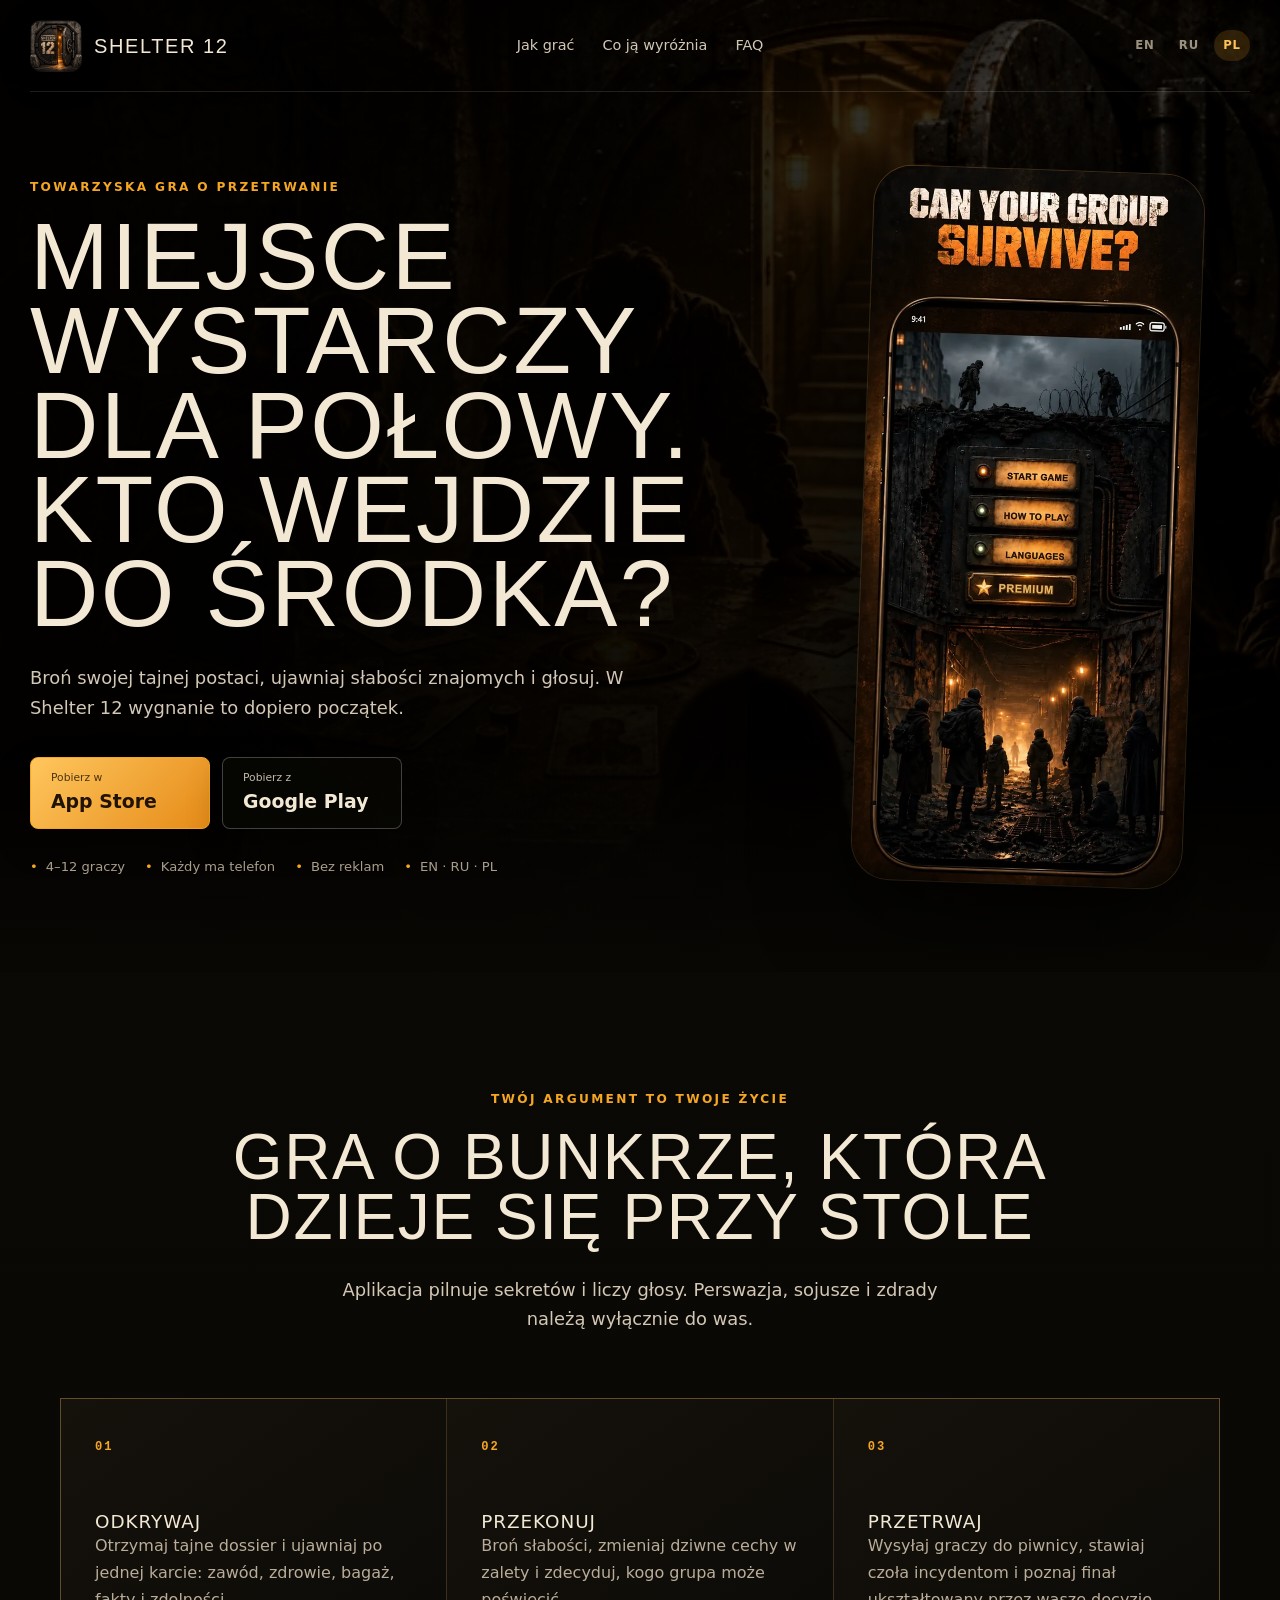
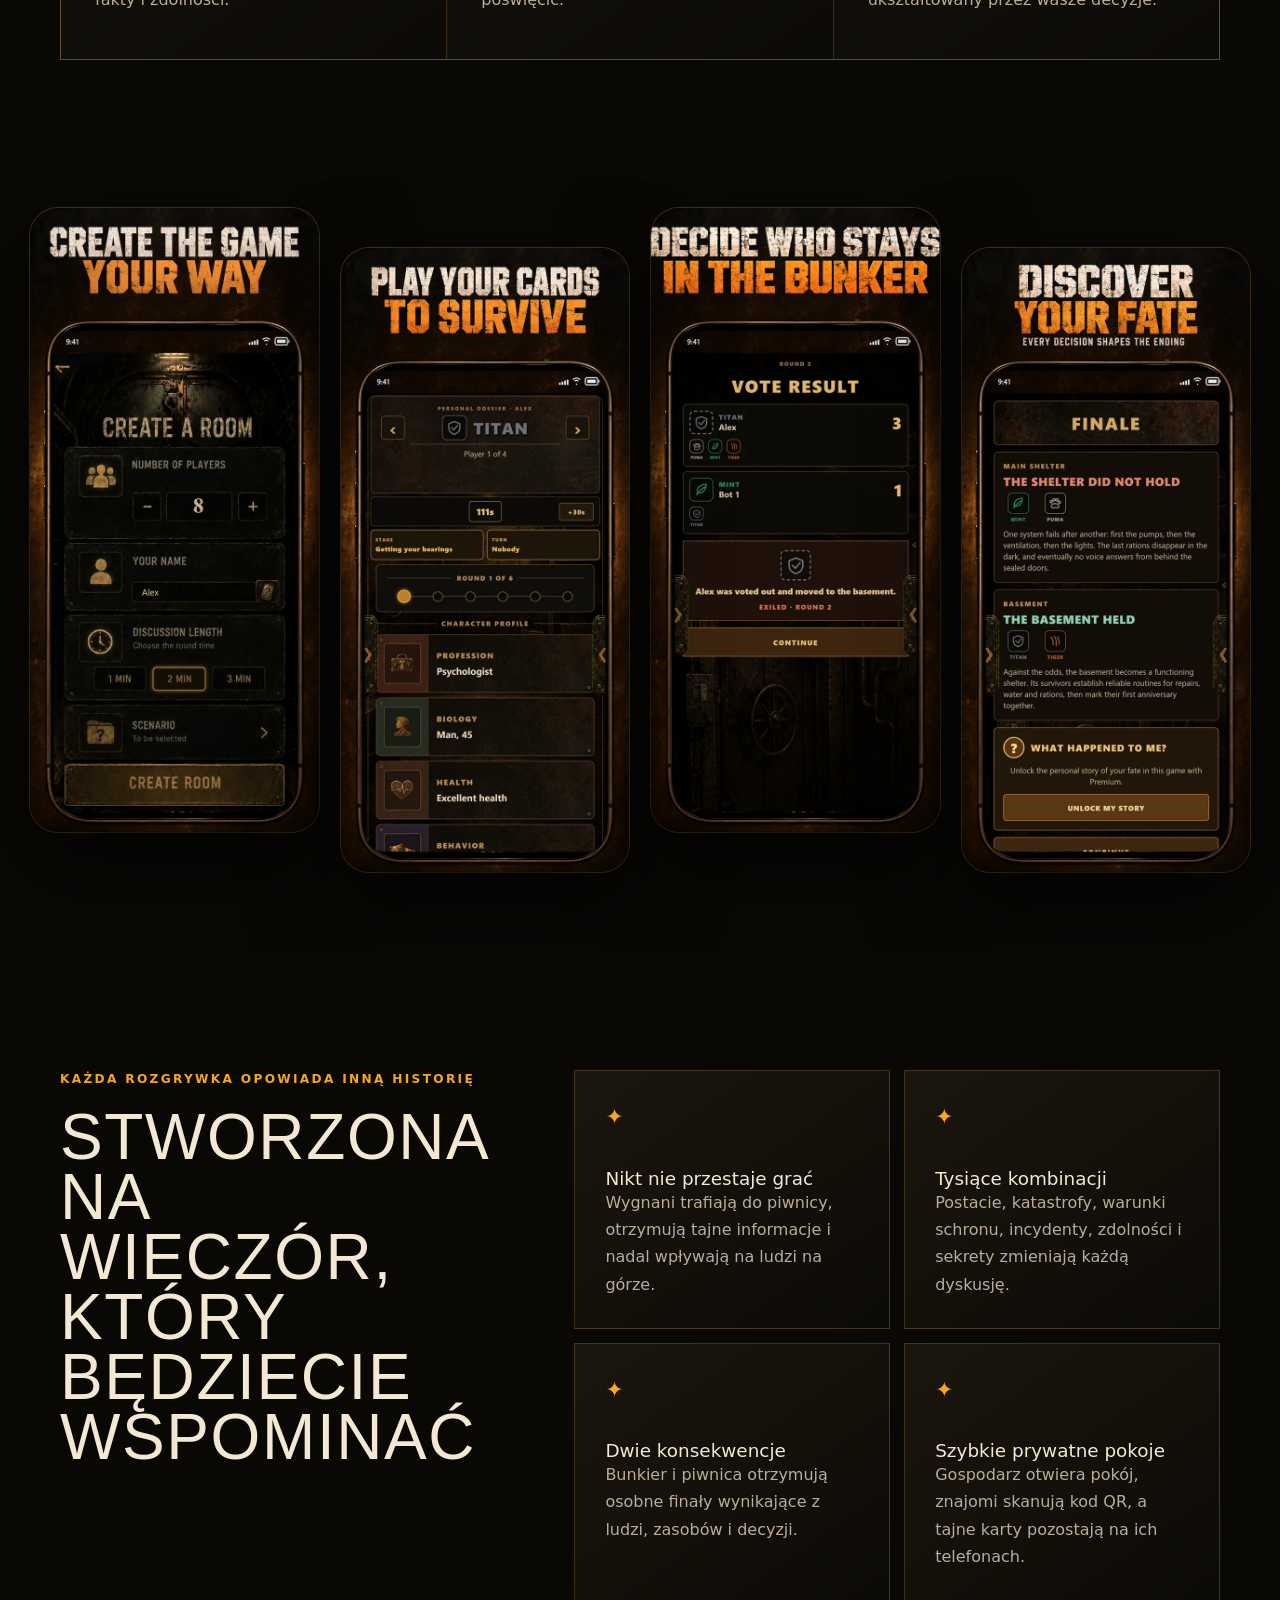
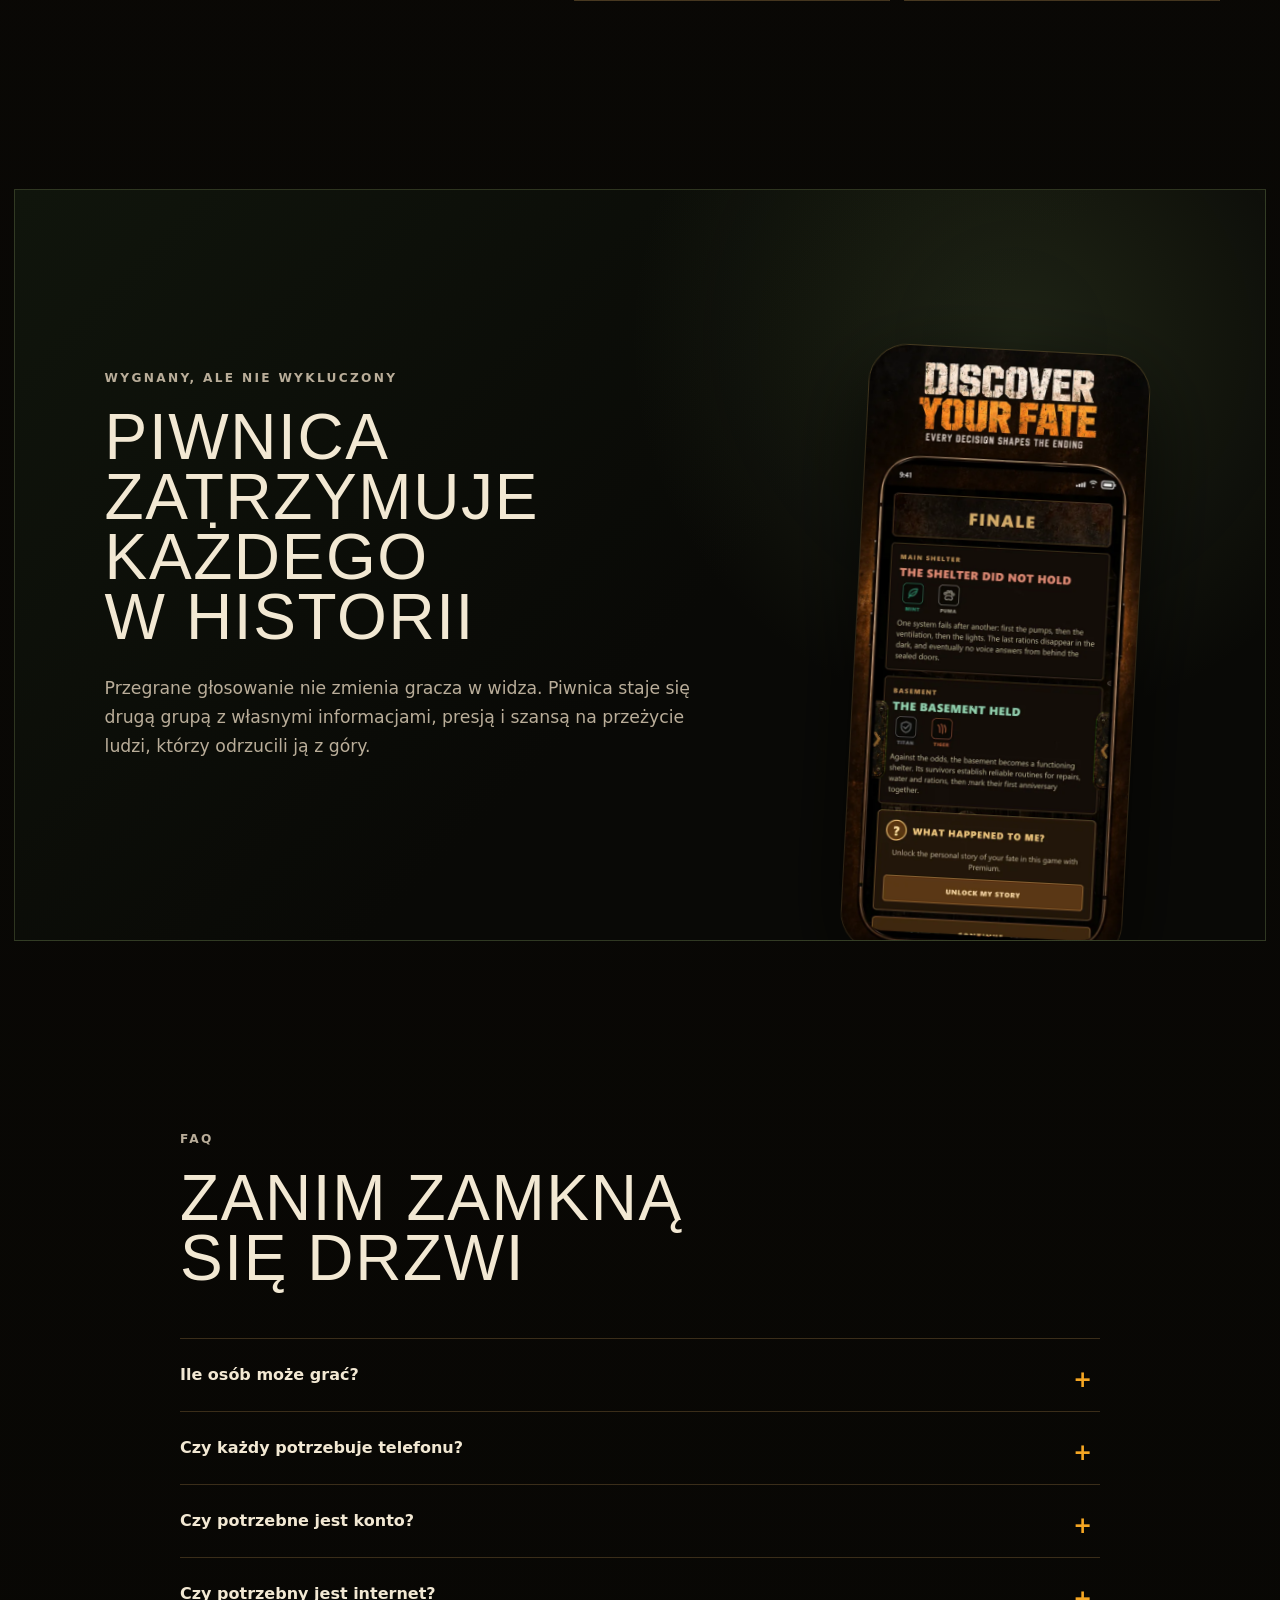
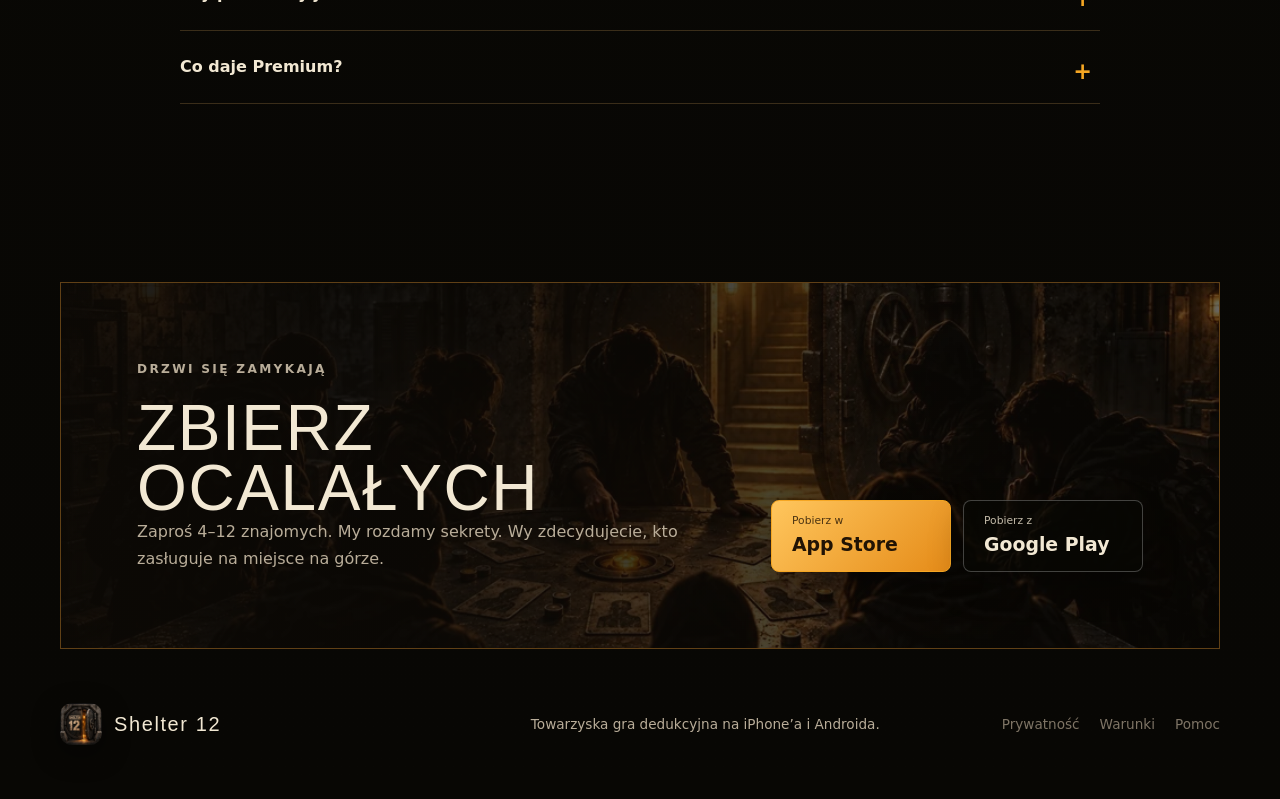
==== pl/index.html @ 78dcb162 "launch multilingual Shelter 12 landing page" ====
<!DOCTYPE html><html lang="en"><head><meta charSet="utf-8"/><meta name="viewport" content="width=device-width, initial-scale=1"/><link rel="preload" href="../screens/survive.webp" as="image" fetchPriority="high"/><link rel="preload" href="../app-icon.webp" as="image"/><link rel="stylesheet" href="../assets/index-Bi7qeIgd.css" data-rsc-css-href="../assets/index-Bi7qeIgd.css" data-precedence="vite-rsc/importer-resources"/><title>Shelter 12 — imprezowa gra o bunkrze | Shelter 12</title><meta name="description" content="Odkrywaj sekrety, dyskutuj, głosuj i przetrwaj. Gra towarzyska dla 4–12 znajomych na iPhone i Androida."/><meta name="application-name" content="Shelter 12"/><meta name="keywords" content="party game,social deduction game,bunker game,survival game,game night,games for friends"/><meta name="author" content="Shelter 12"/><meta name="creator" content="Shelter 12"/><meta property="og:title" content="Shelter 12: Bunker Party Game"/><meta property="og:description" content="Only half of your friends fit. Debate, vote, and discover who survives."/><meta property="og:site_name" content="Shelter 12"/><meta property="og:type" content="website"/><meta property="og:locale" content="en_US"/><meta property="og:image" content="https://vladekmarch.github.io/og.png"/><meta property="og:image:width" content="1200"/><meta property="og:image:height" content="630"/><meta property="og:image:alt" content="Shelter 12 — Only half of you fit"/><meta name="twitter:card" content="summary_large_image"/><meta name="twitter:title" content="Shelter 12: Bunker Party Game"/><meta name="twitter:description" content="Only half of your friends fit. Who earns a place?"/><meta name="twitter:image" content="https://vladekmarch.github.io/og.png"/><link rel="icon" href="https://vladekmarch.github.io/app-icon.webp"/><link rel="apple-touch-icon" href="https://vladekmarch.github.io/app-icon.webp"/><link rel="canonical" href="https://vladekmarch.github.io/pl"/><link rel="alternate" hrefLang="en" href="https://vladekmarch.github.io/"/><link rel="alternate" hrefLang="ru" href="https://vladekmarch.github.io/ru"/><link rel="alternate" hrefLang="pl" href="https://vladekmarch.github.io/pl"/><meta name="theme-color" content="#0b0906"/><meta name="color-scheme" content="dark"/>
</head><body><main lang="pl"><script type="application/ld+json">{"@context":"https://schema.org","@type":"VideoGame","name":"Shelter 12: Bunker Party Game","description":"Towarzyska gra o bunkrze i dedukcji społecznej dla 4–12 znajomych.","genre":["Party game","Social deduction","Board game"],"numberOfPlayers":{"@type":"QuantitativeValue","minValue":4,"maxValue":12},"operatingSystem":["iOS","Android"],"applicationCategory":"GameApplication","inLanguage":["en","ru","pl"],"offers":{"@type":"Offer","price":"0","priceCurrency":"USD"},"downloadUrl":["https://apps.apple.com/app/id6805146649","https://play.google.com/store/apps/details?id=com.shelter12.app"]}</script><header class="site-header"><a class="brand" href="/shelter12/pl/" aria-label="Shelter 12 home"><img src="../app-icon.webp" alt="" width="52" height="52"/><span>SHELTER 12</span></a><nav class="top-nav" aria-label="Główna nawigacja"><a href="#how">Jak grać</a><a href="#features">Co ją wyróżnia</a><a href="#faq">FAQ</a></nav><nav class="languages" aria-label="Language"><a class="" href="/shelter12/" hrefLang="en">EN</a><a class="" href="/shelter12/ru/" hrefLang="ru">RU</a><a class="active" href="/shelter12/pl/" hrefLang="pl">PL</a></nav></header><section class="hero"><div class="hero-backdrop" aria-hidden="true"></div><div class="hero-copy"><p class="eyebrow">Towarzyska gra o przetrwanie</p><h1>Miejsce wystarczy dla połowy. Kto wejdzie do środka?</h1><p class="hero-lead">Broń swojej tajnej postaci, ujawniaj słabości znajomych i głosuj. W Shelter 12 wygnanie to dopiero początek.</p><div class="store-actions"><a class="store-button primary" href="https://apps.apple.com/app/id6805146649" rel="noreferrer"><span class="store-small">Pobierz w</span><strong>App Store</strong></a><a class="store-button" href="https://play.google.com/store/apps/details?id=com.shelter12.app" rel="noreferrer"><span class="store-small">Pobierz z</span><strong>Google Play</strong></a></div><div class="proof-row" aria-label="Najważniejsze informacje"><span>4–12 graczy</span><span>Każdy ma telefon</span><span>Bez reklam</span><span>EN · RU · PL</span></div></div><div class="hero-phone" aria-label="Menu gry Shelter 12 na iPhonie"><img src="../screens/survive.webp" alt="Menu gry Shelter 12 na iPhonie" width="540" height="1168" fetchPriority="high"/></div></section><section class="section intro" id="how"><p class="section-kicker">Twój argument to twoje życie</p><h2>Gra o bunkrze, która dzieje się przy stole</h2><p class="section-lead">Aplikacja pilnuje sekretów i liczy głosy. Perswazja, sojusze i zdrady należą wyłącznie do was.</p><div class="steps"><article class="step"><span class="step-number">0<!-- -->1</span><h3>Odkrywaj</h3><p>Otrzymaj tajne dossier i ujawniaj po jednej karcie: zawód, zdrowie, bagaż, fakty i zdolności.</p></article><article class="step"><span class="step-number">0<!-- -->2</span><h3>Przekonuj</h3><p>Broń słabości, zmieniaj dziwne cechy w zalety i zdecyduj, kogo grupa może poświęcić.</p></article><article class="step"><span class="step-number">0<!-- -->3</span><h3>Przetrwaj</h3><p>Wysyłaj graczy do piwnicy, stawiaj czoła incydentom i poznaj finał ukształtowany przez wasze decyzje.</p></article></div></section><section class="screen-gallery" aria-label="Zrzuty ekranu z gry Shelter 12"><div class="gallery-track"><figure class="screen-card screen-1"><img src="../screens/create.webp" alt="Tworzenie pokoju w Shelter 12" width="540" height="1168" loading="lazy"/></figure><figure class="screen-card screen-2"><img src="../screens/character.webp" alt="Tajne dossier postaci w Shelter 12" width="540" height="1168" loading="lazy"/></figure><figure class="screen-card screen-3"><img src="../screens/vote.webp" alt="Głosowanie o miejsce w bunkrze" width="540" height="1168" loading="lazy"/></figure><figure class="screen-card screen-4"><img src="../screens/finale.webp" alt="Dwie historie finałowe bunkra i piwnicy" width="540" height="1168" loading="lazy"/></figure></div></section><section class="section features" id="features"><div class="feature-heading"><p class="section-kicker">Każda rozgrywka opowiada inną historię</p><h2>Stworzona na wieczór, który będziecie wspominać</h2></div><div class="feature-grid"><article class="feature-card"><span class="feature-mark" aria-hidden="true">✦</span><h3>Nikt nie przestaje grać</h3><p>Wygnani trafiają do piwnicy, otrzymują tajne informacje i nadal wpływają na ludzi na górze.</p></article><article class="feature-card"><span class="feature-mark" aria-hidden="true">✦</span><h3>Tysiące kombinacji</h3><p>Postacie, katastrofy, warunki schronu, incydenty, zdolności i sekrety zmieniają każdą dyskusję.</p></article><article class="feature-card"><span class="feature-mark" aria-hidden="true">✦</span><h3>Dwie konsekwencje</h3><p>Bunkier i piwnica otrzymują osobne finały wynikające z ludzi, zasobów i decyzji.</p></article><article class="feature-card"><span class="feature-mark" aria-hidden="true">✦</span><h3>Szybkie prywatne pokoje</h3><p>Gospodarz otwiera pokój, znajomi skanują kod QR, a tajne karty pozostają na ich telefonach.</p></article></div></section><section class="basement-band"><div><p class="section-kicker">Wygnany, ale nie wykluczony</p><h2>Piwnica zatrzymuje każdego w historii</h2><p>Przegrane głosowanie nie zmienia gracza w widza. Piwnica staje się drugą grupą z własnymi informacjami, presją i szansą na przeżycie ludzi, którzy odrzucili ją z góry.</p></div><img src="../screens/finale.webp" alt="Finał Shelter 12 z wynikami obu grup" width="540" height="1168" loading="lazy"/></section><section class="section faq" id="faq"><p class="section-kicker">FAQ</p><h2>Zanim zamkną się drzwi</h2><div class="faq-list"><details><summary>Ile osób może grać?</summary><p>Shelter 12 jest przeznaczone dla 4–12 osób grających razem w jednym miejscu.</p></details><details><summary>Czy każdy potrzebuje telefonu?</summary><p>Tak. Każda osoba używa iPhone’a lub Androida do prywatnych kart, a dyskusja odbywa się twarzą w twarz.</p></details><details><summary>Czy potrzebne jest konto?</summary><p>Nie do standardowych gier. Opcjonalne logowanie służy do zakupu i przywracania Premium.</p></details><details><summary>Czy potrzebny jest internet?</summary><p>Tak. Telefony łączą się z jednym prywatnym pokojem przez usługę Shelter 12.</p></details><details><summary>Co daje Premium?</summary><p>Talia tematyczna, kontrola użyteczności i trudności, różnice postaci oraz osobiste epilogi.</p></details></div></section><section class="final-cta"><div><p class="section-kicker">Drzwi się zamykają</p><h2>Zbierz ocalałych</h2><p>Zaproś 4–12 znajomych. My rozdamy sekrety. Wy zdecydujecie, kto zasługuje na miejsce na górze.</p></div><div class="store-actions"><a class="store-button primary" href="https://apps.apple.com/app/id6805146649" rel="noreferrer"><span class="store-small">Pobierz w</span><strong>App Store</strong></a><a class="store-button" href="https://play.google.com/store/apps/details?id=com.shelter12.app" rel="noreferrer"><span class="store-small">Pobierz z</span><strong>Google Play</strong></a></div></section><footer><div class="footer-brand"><img src="../app-icon.webp" alt="" width="42" height="42"/><span>Shelter 12</span></div><p>Towarzyska gra dedukcyjna na iPhone’a i Androida.</p><div class="footer-links"><a href="https://vladekmarch.github.io/shelter12/privacy/#en">Prywatność</a><a href="https://vladekmarch.github.io/shelter12/privacy/#terms">Warunki</a><a href="mailto:kaktuscom03@gmail.com">Pomoc</a></div></footer></main></body></html>
---- assets/index-Bi7qeIgd.css ----
/*! tailwindcss v4.2.1 | MIT License | https://tailwindcss.com */
@layer theme{:root,:host{--font-sans:ui-sans-serif, system-ui, sans-serif, "Apple Color Emoji", "Segoe UI Emoji", "Segoe UI Symbol", "Noto Color Emoji";--font-mono:ui-monospace, SFMono-Regular, Menlo, Monaco, Consolas, "Liberation Mono", "Courier New", monospace;--spacing:.25rem;--default-font-family:var(--font-sans);--default-mono-font-family:var(--font-mono)}}@layer base{*,:after,:before,::backdrop{box-sizing:border-box;border:0 solid;margin:0;padding:0}::file-selector-button{box-sizing:border-box;border:0 solid;margin:0;padding:0}html,:host{-webkit-text-size-adjust:100%;tab-size:4;line-height:1.5;font-family:var(--default-font-family,ui-sans-serif, system-ui, sans-serif, "Apple Color Emoji", "Segoe UI Emoji", "Segoe UI Symbol", "Noto Color Emoji");font-feature-settings:var(--default-font-feature-settings,normal);font-variation-settings:var(--default-font-variation-settings,normal);-webkit-tap-highlight-color:transparent}hr{height:0;color:inherit;border-top-width:1px}abbr:where([title]){-webkit-text-decoration:underline dotted;text-decoration:underline dotted}h1,h2,h3,h4,h5,h6{font-size:inherit;font-weight:inherit}a{color:inherit;-webkit-text-decoration:inherit;-webkit-text-decoration:inherit;-webkit-text-decoration:inherit;-webkit-text-decoration:inherit;text-decoration:inherit}b,strong{font-weight:bolder}code,kbd,samp,pre{font-family:var(--default-mono-font-family,ui-monospace, SFMono-Regular, Menlo, Monaco, Consolas, "Liberation Mono", "Courier New", monospace);font-feature-settings:var(--default-mono-font-feature-settings,normal);font-variation-settings:var(--default-mono-font-variation-settings,normal);font-size:1em}small{font-size:80%}sub,sup{vertical-align:baseline;font-size:75%;line-height:0;position:relative}sub{bottom:-.25em}sup{top:-.5em}table{text-indent:0;border-color:inherit;border-collapse:collapse}:-moz-focusring{outline:auto}progress{vertical-align:baseline}summary{display:list-item}ol,ul,menu{list-style:none}img,svg,video,canvas,audio,iframe,embed,object{vertical-align:middle;display:block}img,video{max-width:100%;height:auto}button,input,select,optgroup,textarea{font:inherit;font-feature-settings:inherit;font-variation-settings:inherit;letter-spacing:inherit;color:inherit;opacity:1;background-color:#0000;border-radius:0}::file-selector-button{font:inherit;font-feature-settings:inherit;font-variation-settings:inherit;letter-spacing:inherit;color:inherit;opacity:1;background-color:#0000;border-radius:0}:where(select:is([multiple],[size])) optgroup{font-weight:bolder}:where(select:is([multiple],[size])) optgroup option{padding-inline-start:20px}::file-selector-button{margin-inline-end:4px}::placeholder{opacity:1}@supports (not ((-webkit-appearance:-apple-pay-button))) or (contain-intrinsic-size:1px){::placeholder{color:currentColor}@supports (color:color-mix(in lab, red, red)){::placeholder{color:color-mix(in oklab, currentcolor 50%, transparent)}}}textarea{resize:vertical}::-webkit-search-decoration{-webkit-appearance:none}::-webkit-date-and-time-value{min-height:1lh;text-align:inherit}::-webkit-datetime-edit{display:inline-flex}::-webkit-datetime-edit-fields-wrapper{padding:0}::-webkit-datetime-edit{padding-block:0}::-webkit-datetime-edit-year-field{padding-block:0}::-webkit-datetime-edit-month-field{padding-block:0}::-webkit-datetime-edit-day-field{padding-block:0}::-webkit-datetime-edit-hour-field{padding-block:0}::-webkit-datetime-edit-minute-field{padding-block:0}::-webkit-datetime-edit-second-field{padding-block:0}::-webkit-datetime-edit-millisecond-field{padding-block:0}::-webkit-datetime-edit-meridiem-field{padding-block:0}::-webkit-calendar-picker-indicator{line-height:1}:-moz-ui-invalid{box-shadow:none}button,input:where([type=button],[type=reset],[type=submit]){appearance:button}::file-selector-button{appearance:button}::-webkit-inner-spin-button{height:auto}::-webkit-outer-spin-button{height:auto}[hidden]:where(:not([hidden=until-found])){display:none!important}}@layer components;@layer utilities{.relative{position:relative}.start{inset-inline-start:var(--spacing)}.hidden{display:none}.table{display:table}}:root{--ink:#f2e8d3;--muted:#b9ad99;--dim:#7e7465;--black:#080704;--panel:#12100b;--panel-2:#19150e;--line:#d7a95c3d;--amber:#f5a623;--amber-soft:#d78a24;--green:#8ea765}*{box-sizing:border-box}html{scroll-behavior:smooth;background:var(--black)}body{background:radial-gradient(circle at 50% -10%, #7045143b, transparent 36rem), linear-gradient(180deg, #0b0906 0%, var(--black) 100%);color:var(--ink);-webkit-font-smoothing:antialiased;margin:0;font-family:Inter,ui-sans-serif,system-ui,-apple-system,BlinkMacSystemFont,Segoe UI,sans-serif}a{color:inherit;text-decoration:none}img{max-width:100%;display:block}.site-header{z-index:20;border-bottom:1px solid #ffffff1f;grid-template-columns:1fr auto 1fr;align-items:center;gap:28px;width:min(1220px,100% - 40px);min-height:92px;display:grid;position:absolute;top:0;left:50%;transform:translate(-50%)}.brand{align-items:center;gap:12px;width:max-content;display:inline-flex}.brand img,.footer-brand img{border-radius:12px;box-shadow:0 8px 28px #00000073}.brand span,.footer-brand span{letter-spacing:.08em;font-family:Impact,Haettenschweiler,Arial Narrow Bold,sans-serif;font-size:1.25rem}.top-nav{color:#d2c7b5;gap:28px;font-size:.9rem;display:flex}.top-nav a:hover,.footer-links a:hover{color:var(--amber)}.languages{justify-self:end;gap:6px;display:flex}.languages a{color:#9c927f;letter-spacing:.08em;border-radius:999px;padding:7px 9px;font-size:.73rem;font-weight:800}.languages a.active{color:#ffc15a;background:#f5a62329}.hero{isolation:isolate;grid-template-columns:minmax(0,1.1fr) minmax(300px,.7fr);align-items:center;gap:80px;min-height:800px;padding:170px max(24px,50vw - 610px) 88px;display:grid;position:relative;overflow:hidden}.hero:after{content:"";z-index:-1;background:linear-gradient(transparent, var(--black));height:220px;position:absolute;inset:auto 0 0}.hero-backdrop{z-index:-2;filter:saturate(.82)contrast(1.05);background:linear-gradient(90deg,#080704fa 5%,#080704cc 48%,#08070480 100%),linear-gradient(#08070459,#080704e0),url(../hero.webp) 50%/cover no-repeat;position:absolute;inset:0}.hero-copy{max-width:750px}.eyebrow,.section-kicker{color:var(--amber);letter-spacing:.19em;text-transform:uppercase;margin:0 0 18px;font-size:.76rem;font-weight:900}h1,h2,h3{text-wrap:balance;margin:0}h1,h2{text-transform:uppercase;letter-spacing:.025em;font-family:Impact,Haettenschweiler,Arial Narrow Bold,sans-serif;font-weight:500}h1{max-width:800px;font-size:clamp(3.8rem,7.4vw,7.1rem);line-height:.89}h2{font-size:clamp(2.7rem,5vw,5.15rem);line-height:.94}h3{font-size:1.15rem;line-height:1.15}.hero-lead,.section-lead{color:#d3c7b5;max-width:650px;margin:28px 0 0;font-size:clamp(1.05rem,1.4vw,1.28rem);line-height:1.65}.store-actions{flex-wrap:wrap;gap:12px;margin-top:34px;display:flex}.store-button{background:#080704b8;border:1px solid #ffffff3d;border-radius:8px;min-width:180px;padding:12px 20px 13px;transition:transform .2s,border-color .2s,background .2s;box-shadow:0 14px 34px #00000047}.store-button:hover{border-color:var(--amber);background:#15110a;transform:translateY(-2px)}.store-button.primary{color:#211304;border-color:var(--amber);background:linear-gradient(135deg,#ffc65d,#e58b18)}.store-small{opacity:.8;font-size:.67rem;display:block}.store-button strong{margin-top:1px;font-size:1.18rem;display:block}.proof-row{color:#a99e8c;flex-wrap:wrap;gap:10px 20px;margin-top:28px;font-size:.82rem;display:flex}.proof-row span:before{content:"•";color:var(--amber);margin-right:8px}.hero-phone{justify-self:center;width:min(330px,100%);transform:rotate(2deg)}.hero-phone img,.screen-card img,.basement-band img{border-radius:38px;box-shadow:0 30px 90px #000000b8,0 0 0 1px #e0aa5c47}.section{width:min(1160px,100% - 40px);margin:0 auto;padding:118px 0}.intro{text-align:center}.intro .section-lead{margin-inline:auto}.steps{border:1px solid var(--line);background:var(--line);text-align:left;grid-template-columns:repeat(3,1fr);gap:1px;margin-top:64px;display:grid}.step{background:linear-gradient(145deg,#15120c,#0c0a07);min-height:260px;padding:34px;position:relative}.step-number{color:var(--amber);letter-spacing:.16em;font:700 .76rem/1 ui-monospace,monospace}.step h3{text-transform:uppercase;letter-spacing:.05em;margin-top:54px}.step p,.feature-card p,.basement-band p,.faq p,.final-cta p,footer p{color:var(--muted);line-height:1.7}.screen-gallery{padding:30px 0 120px;overflow:hidden}.gallery-track{grid-template-columns:repeat(4,1fr);align-items:center;gap:22px;width:min(1220px,100% - 24px);margin:0 auto;display:grid}.screen-card{margin:0}.screen-card:nth-child(2),.screen-card:nth-child(4){transform:translateY(40px)}.screen-card img{border-radius:28px}.features{grid-template-columns:.8fr 1.2fr;align-items:start;gap:84px;display:grid}.feature-heading{position:sticky;top:36px}.feature-grid{grid-template-columns:repeat(2,1fr);gap:14px;display:grid}.feature-card{border:1px solid var(--line);background:linear-gradient(145deg,#1c170feb,#0c0a07eb);min-height:250px;padding:30px}.feature-mark{color:var(--amber);font-size:1.35rem}.feature-card h3{margin-top:34px}.basement-band{background:radial-gradient(circle at 80% 20%,#69814938,#0000 24rem),linear-gradient(135deg,#10150c,#090906 55%);border:1px solid #8ea76547;grid-template-columns:1fr 350px;align-items:center;gap:90px;width:min(1280px,100% - 28px);min-height:610px;margin:70px auto;padding:72px clamp(28px,7vw,96px);display:grid;overflow:hidden}.basement-band>div{max-width:720px}.basement-band p:not(.section-kicker){margin-top:26px;font-size:1.08rem}.basement-band img{justify-self:center;width:280px;transform:rotate(3deg)translateY(88px)}.faq{max-width:920px}.faq h2{max-width:700px}.faq-list{border-top:1px solid var(--line);margin-top:50px}details{border-bottom:1px solid var(--line)}summary{cursor:pointer;padding:24px 42px 24px 0;font-weight:800;list-style:none;position:relative}summary::-webkit-details-marker{display:none}summary:after{content:"+";color:var(--amber);font-size:1.4rem;position:absolute;right:8px}details[open] summary:after{content:"–"}details p{max-width:760px;margin:-4px 0 22px}.final-cta{background:linear-gradient(90deg,#0c0905f0,#0c09059e),url(../hero.webp) 50%/cover no-repeat;border:1px solid #604016;grid-template-columns:1fr auto;align-items:end;gap:60px;width:min(1160px,100% - 40px);margin:60px auto 0;padding:76px;display:grid}.final-cta h2,.final-cta p:not(.section-kicker){max-width:620px}footer{width:min(1160px,100% - 40px);color:var(--dim);grid-template-columns:1fr 1fr auto;align-items:center;gap:30px;margin:0 auto;padding:54px 0;font-size:.85rem;display:grid}.footer-brand{color:var(--ink);align-items:center;gap:12px;display:flex}.footer-links{gap:20px;display:flex}@media (width<=900px){.site-header{grid-template-columns:1fr auto;min-height:78px}.top-nav{display:none}.brand img{width:44px;height:44px}.brand span{font-size:1rem}.hero{grid-template-columns:1fr 260px;gap:36px;min-height:auto;padding-top:132px}.steps{grid-template-columns:1fr}.step{min-height:210px}.step h3{margin-top:34px}.features{grid-template-columns:1fr;gap:50px}.feature-heading{position:static}.basement-band{grid-template-columns:1fr 260px;gap:30px}.final-cta{grid-template-columns:1fr;padding:52px}footer{grid-template-columns:1fr auto}footer>p{grid-row:2}}@media (width<=620px){.site-header{width:calc(100% - 24px)}.brand span{display:none}.languages a{padding:6px 7px}.hero{text-align:center;padding:120px 20px 72px;display:block}.hero-backdrop{background:linear-gradient(#08070480,#080704f5 72%),url(../hero.webp) 50%/cover no-repeat}h1{font-size:clamp(3.1rem,15vw,4.6rem)}h2{font-size:clamp(2.55rem,12vw,3.7rem)}.hero-lead{font-size:1rem}.store-actions,.proof-row{justify-content:center}.store-button{flex:1;min-width:145px}.hero-phone{width:220px;margin:54px auto 0;transform:rotate(2deg)}.section{width:calc(100% - 28px);padding:82px 0}.steps{margin-top:44px}.gallery-track{scroll-snap-type:x mandatory;grid-template-columns:repeat(4,230px);justify-content:start;padding:20px 10px 62px;overflow-x:auto}.screen-card{scroll-snap-align:center}.screen-card:nth-child(2),.screen-card:nth-child(4){transform:none}.feature-grid{grid-template-columns:1fr}.feature-card{min-height:auto}.basement-band{text-align:center;width:calc(100% - 20px);min-height:auto;padding:58px 24px 0;display:block}.basement-band img{width:220px;margin:44px auto 0;transform:translateY(46px)}.final-cta{text-align:center;width:calc(100% - 24px);padding:48px 24px}footer{flex-direction:column;align-items:flex-start;width:calc(100% - 28px);display:flex}}@media (prefers-reduced-motion:reduce){html{scroll-behavior:auto}.store-button{transition:none}}
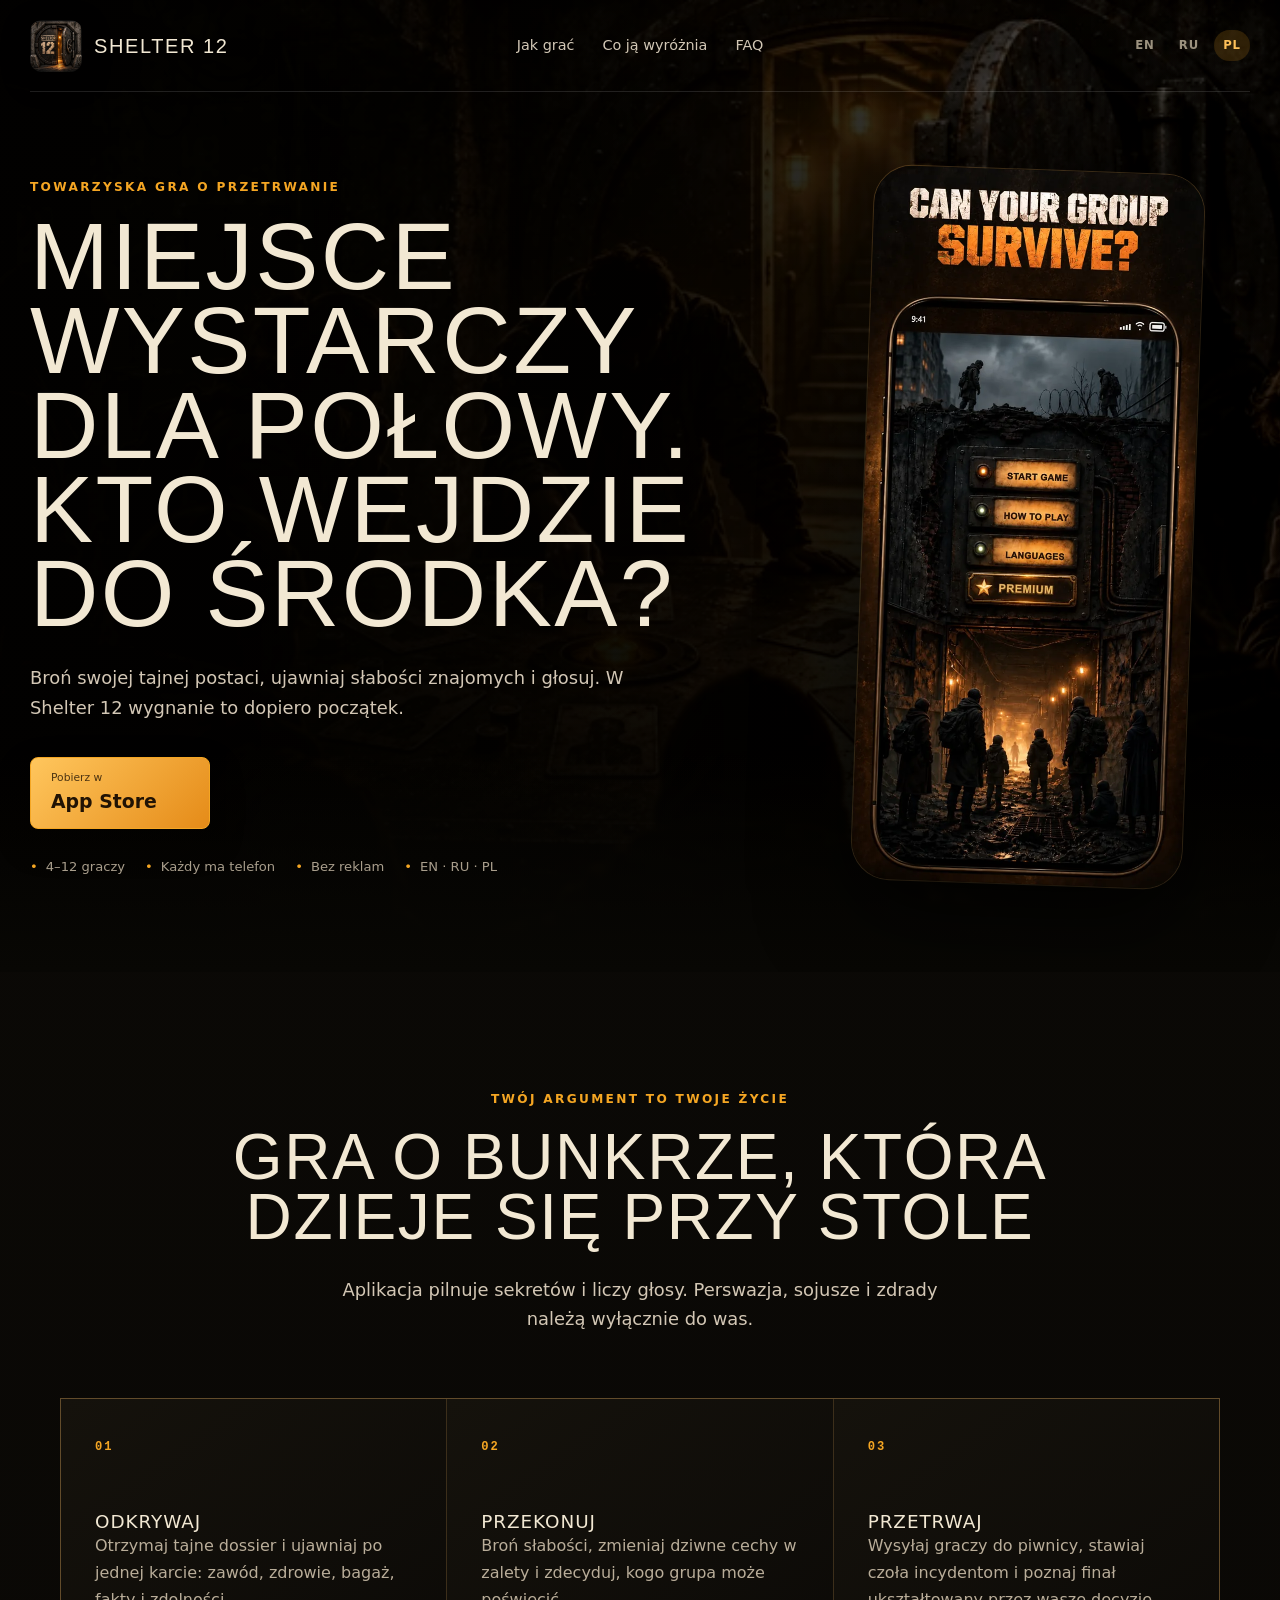
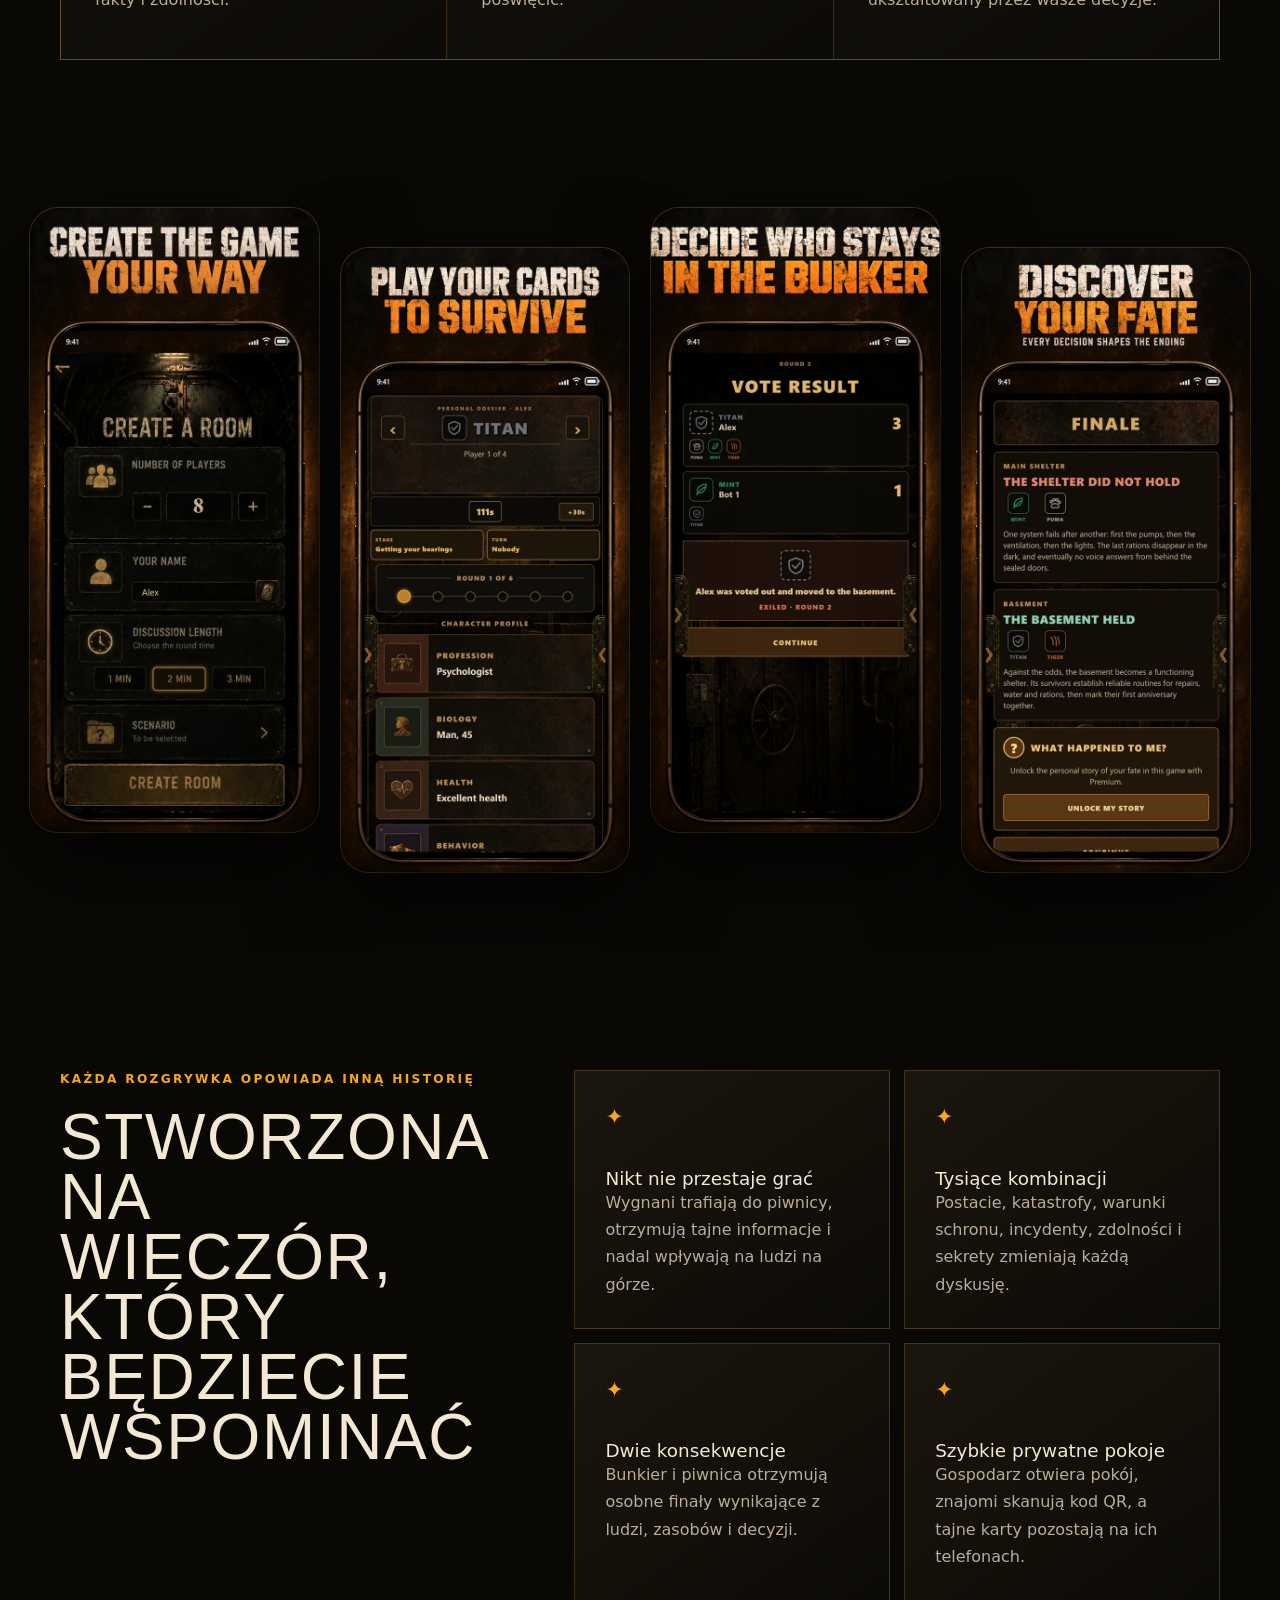
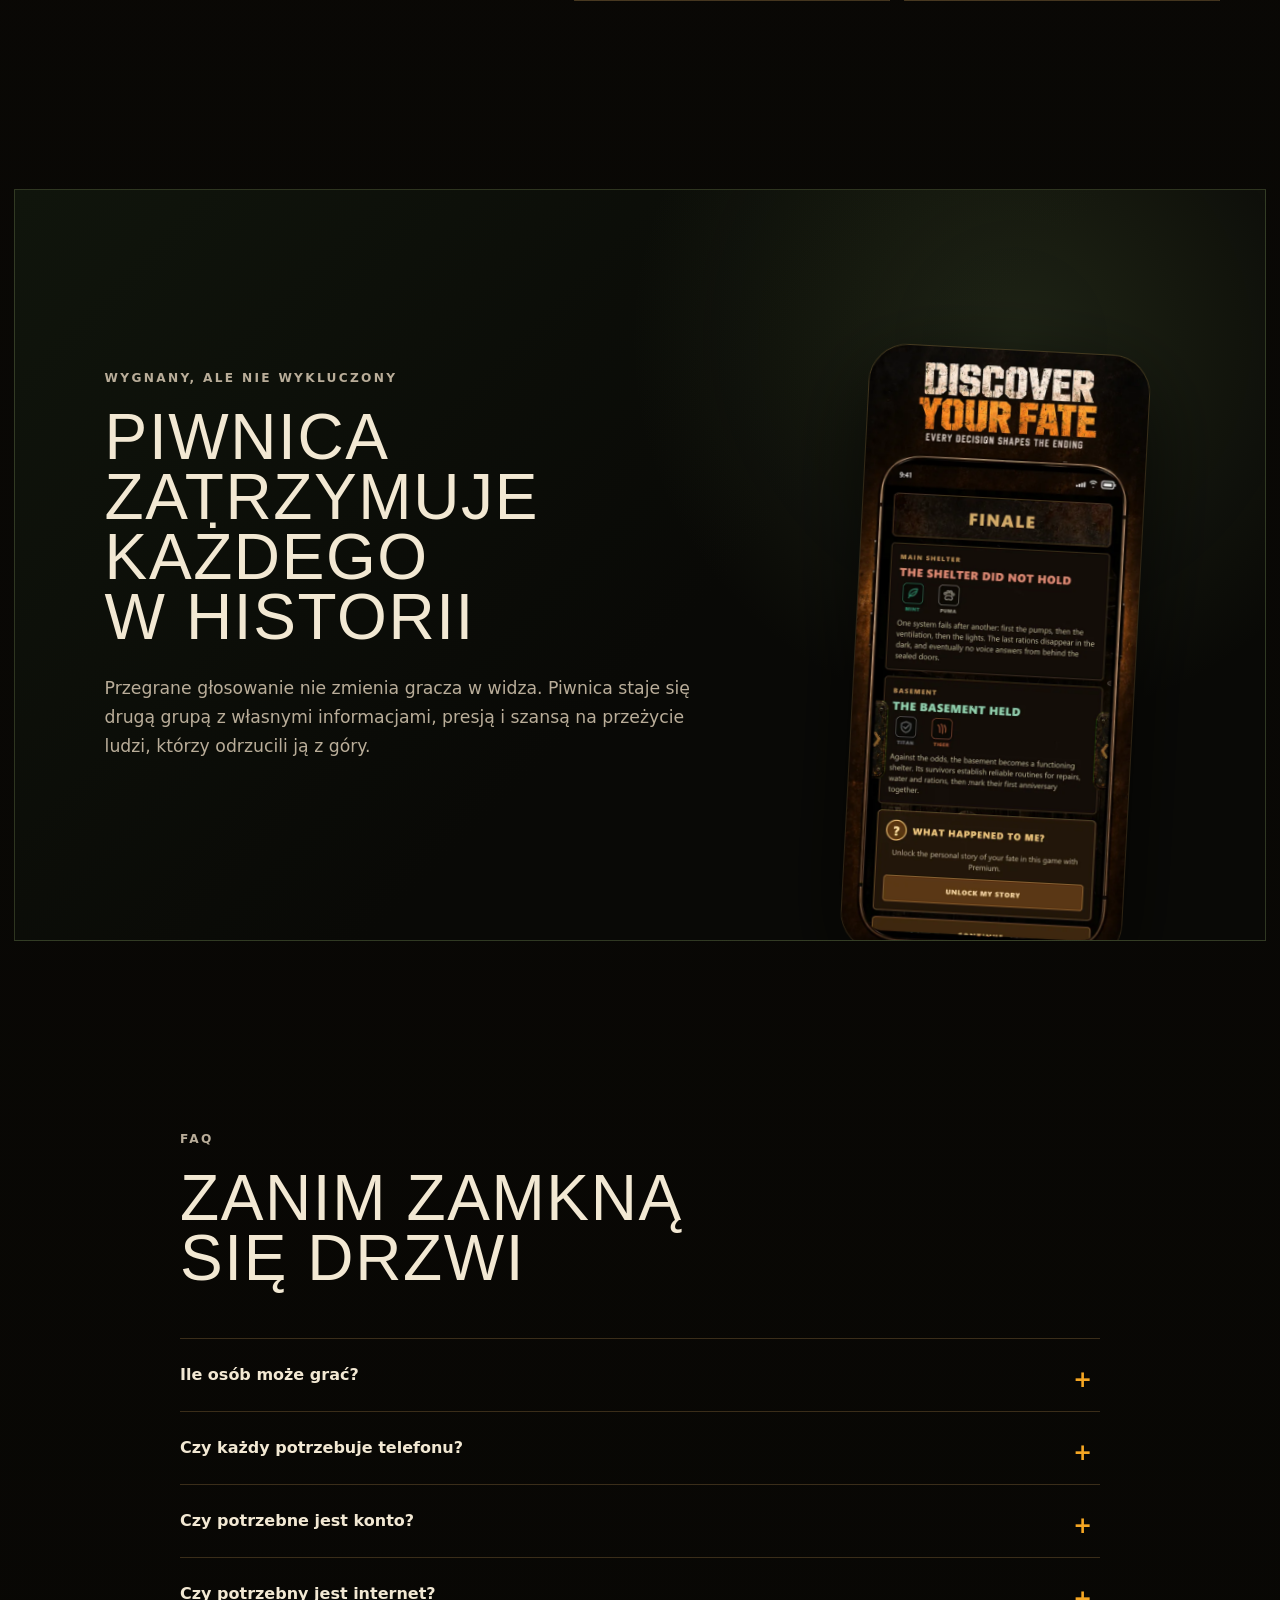
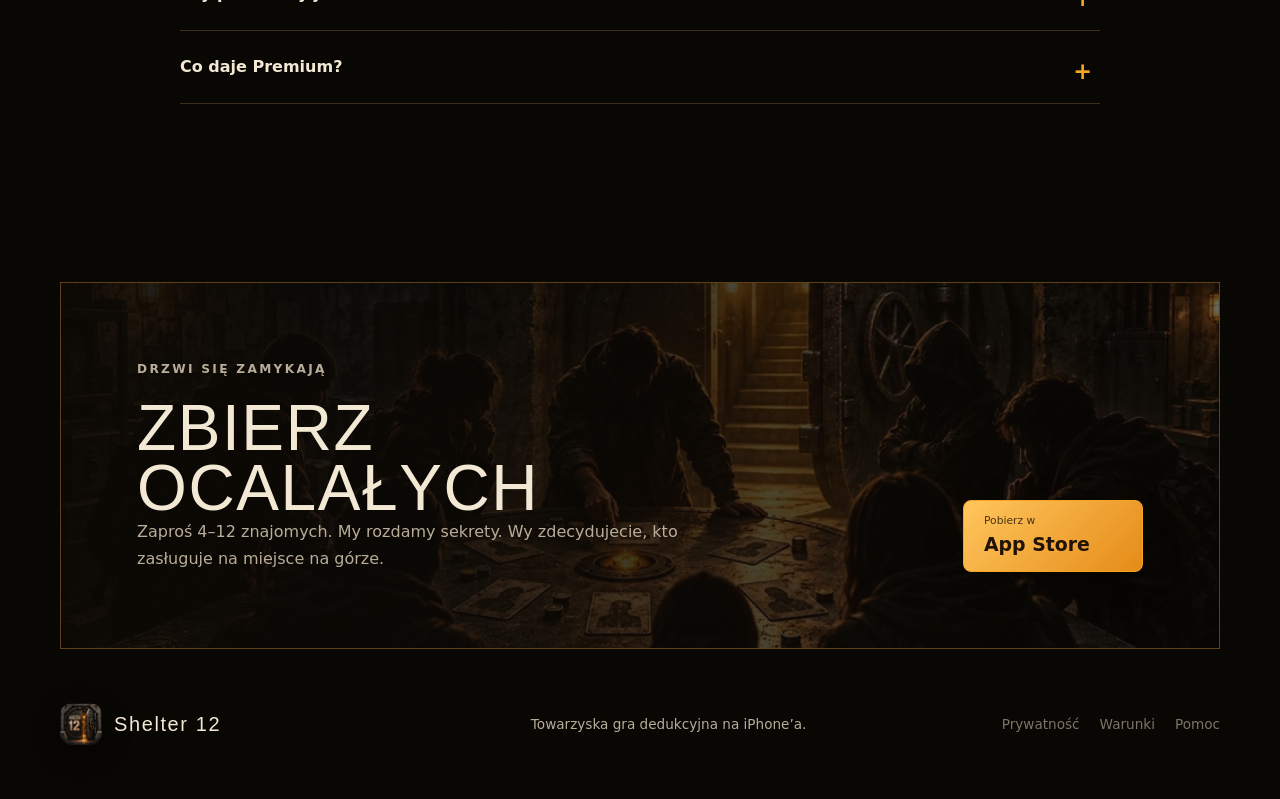
==== commit 00cd766d: "focus landing page on App Store" ====
--- a/pl/index.html
+++ b/pl/index.html
@@ -1,2 +1,2 @@
-<!DOCTYPE html><html lang="en"><head><meta charSet="utf-8"/><meta name="viewport" content="width=device-width, initial-scale=1"/><link rel="preload" href="../screens/survive.webp" as="image" fetchPriority="high"/><link rel="preload" href="../app-icon.webp" as="image"/><link rel="stylesheet" href="../assets/index-Bi7qeIgd.css" data-rsc-css-href="../assets/index-Bi7qeIgd.css" data-precedence="vite-rsc/importer-resources"/><title>Shelter 12 — imprezowa gra o bunkrze | Shelter 12</title><meta name="description" content="Odkrywaj sekrety, dyskutuj, głosuj i przetrwaj. Gra towarzyska dla 4–12 znajomych na iPhone i Androida."/><meta name="application-name" content="Shelter 12"/><meta name="keywords" content="party game,social deduction game,bunker game,survival game,game night,games for friends"/><meta name="author" content="Shelter 12"/><meta name="creator" content="Shelter 12"/><meta property="og:title" content="Shelter 12: Bunker Party Game"/><meta property="og:description" content="Only half of your friends fit. Debate, vote, and discover who survives."/><meta property="og:site_name" content="Shelter 12"/><meta property="og:type" content="website"/><meta property="og:locale" content="en_US"/><meta property="og:image" content="https://vladekmarch.github.io/og.png"/><meta property="og:image:width" content="1200"/><meta property="og:image:height" content="630"/><meta property="og:image:alt" content="Shelter 12 — Only half of you fit"/><meta name="twitter:card" content="summary_large_image"/><meta name="twitter:title" content="Shelter 12: Bunker Party Game"/><meta name="twitter:description" content="Only half of your friends fit. Who earns a place?"/><meta name="twitter:image" content="https://vladekmarch.github.io/og.png"/><link rel="icon" href="https://vladekmarch.github.io/app-icon.webp"/><link rel="apple-touch-icon" href="https://vladekmarch.github.io/app-icon.webp"/><link rel="canonical" href="https://vladekmarch.github.io/pl"/><link rel="alternate" hrefLang="en" href="https://vladekmarch.github.io/"/><link rel="alternate" hrefLang="ru" href="https://vladekmarch.github.io/ru"/><link rel="alternate" hrefLang="pl" href="https://vladekmarch.github.io/pl"/><meta name="theme-color" content="#0b0906"/><meta name="color-scheme" content="dark"/>
-</head><body><main lang="pl"><script type="application/ld+json">{"@context":"https://schema.org","@type":"VideoGame","name":"Shelter 12: Bunker Party Game","description":"Towarzyska gra o bunkrze i dedukcji społecznej dla 4–12 znajomych.","genre":["Party game","Social deduction","Board game"],"numberOfPlayers":{"@type":"QuantitativeValue","minValue":4,"maxValue":12},"operatingSystem":["iOS","Android"],"applicationCategory":"GameApplication","inLanguage":["en","ru","pl"],"offers":{"@type":"Offer","price":"0","priceCurrency":"USD"},"downloadUrl":["https://apps.apple.com/app/id6805146649","https://play.google.com/store/apps/details?id=com.shelter12.app"]}</script><header class="site-header"><a class="brand" href="/shelter12/pl/" aria-label="Shelter 12 home"><img src="../app-icon.webp" alt="" width="52" height="52"/><span>SHELTER 12</span></a><nav class="top-nav" aria-label="Główna nawigacja"><a href="#how">Jak grać</a><a href="#features">Co ją wyróżnia</a><a href="#faq">FAQ</a></nav><nav class="languages" aria-label="Language"><a class="" href="/shelter12/" hrefLang="en">EN</a><a class="" href="/shelter12/ru/" hrefLang="ru">RU</a><a class="active" href="/shelter12/pl/" hrefLang="pl">PL</a></nav></header><section class="hero"><div class="hero-backdrop" aria-hidden="true"></div><div class="hero-copy"><p class="eyebrow">Towarzyska gra o przetrwanie</p><h1>Miejsce wystarczy dla połowy. Kto wejdzie do środka?</h1><p class="hero-lead">Broń swojej tajnej postaci, ujawniaj słabości znajomych i głosuj. W Shelter 12 wygnanie to dopiero początek.</p><div class="store-actions"><a class="store-button primary" href="https://apps.apple.com/app/id6805146649" rel="noreferrer"><span class="store-small">Pobierz w</span><strong>App Store</strong></a><a class="store-button" href="https://play.google.com/store/apps/details?id=com.shelter12.app" rel="noreferrer"><span class="store-small">Pobierz z</span><strong>Google Play</strong></a></div><div class="proof-row" aria-label="Najważniejsze informacje"><span>4–12 graczy</span><span>Każdy ma telefon</span><span>Bez reklam</span><span>EN · RU · PL</span></div></div><div class="hero-phone" aria-label="Menu gry Shelter 12 na iPhonie"><img src="../screens/survive.webp" alt="Menu gry Shelter 12 na iPhonie" width="540" height="1168" fetchPriority="high"/></div></section><section class="section intro" id="how"><p class="section-kicker">Twój argument to twoje życie</p><h2>Gra o bunkrze, która dzieje się przy stole</h2><p class="section-lead">Aplikacja pilnuje sekretów i liczy głosy. Perswazja, sojusze i zdrady należą wyłącznie do was.</p><div class="steps"><article class="step"><span class="step-number">0<!-- -->1</span><h3>Odkrywaj</h3><p>Otrzymaj tajne dossier i ujawniaj po jednej karcie: zawód, zdrowie, bagaż, fakty i zdolności.</p></article><article class="step"><span class="step-number">0<!-- -->2</span><h3>Przekonuj</h3><p>Broń słabości, zmieniaj dziwne cechy w zalety i zdecyduj, kogo grupa może poświęcić.</p></article><article class="step"><span class="step-number">0<!-- -->3</span><h3>Przetrwaj</h3><p>Wysyłaj graczy do piwnicy, stawiaj czoła incydentom i poznaj finał ukształtowany przez wasze decyzje.</p></article></div></section><section class="screen-gallery" aria-label="Zrzuty ekranu z gry Shelter 12"><div class="gallery-track"><figure class="screen-card screen-1"><img src="../screens/create.webp" alt="Tworzenie pokoju w Shelter 12" width="540" height="1168" loading="lazy"/></figure><figure class="screen-card screen-2"><img src="../screens/character.webp" alt="Tajne dossier postaci w Shelter 12" width="540" height="1168" loading="lazy"/></figure><figure class="screen-card screen-3"><img src="../screens/vote.webp" alt="Głosowanie o miejsce w bunkrze" width="540" height="1168" loading="lazy"/></figure><figure class="screen-card screen-4"><img src="../screens/finale.webp" alt="Dwie historie finałowe bunkra i piwnicy" width="540" height="1168" loading="lazy"/></figure></div></section><section class="section features" id="features"><div class="feature-heading"><p class="section-kicker">Każda rozgrywka opowiada inną historię</p><h2>Stworzona na wieczór, który będziecie wspominać</h2></div><div class="feature-grid"><article class="feature-card"><span class="feature-mark" aria-hidden="true">✦</span><h3>Nikt nie przestaje grać</h3><p>Wygnani trafiają do piwnicy, otrzymują tajne informacje i nadal wpływają na ludzi na górze.</p></article><article class="feature-card"><span class="feature-mark" aria-hidden="true">✦</span><h3>Tysiące kombinacji</h3><p>Postacie, katastrofy, warunki schronu, incydenty, zdolności i sekrety zmieniają każdą dyskusję.</p></article><article class="feature-card"><span class="feature-mark" aria-hidden="true">✦</span><h3>Dwie konsekwencje</h3><p>Bunkier i piwnica otrzymują osobne finały wynikające z ludzi, zasobów i decyzji.</p></article><article class="feature-card"><span class="feature-mark" aria-hidden="true">✦</span><h3>Szybkie prywatne pokoje</h3><p>Gospodarz otwiera pokój, znajomi skanują kod QR, a tajne karty pozostają na ich telefonach.</p></article></div></section><section class="basement-band"><div><p class="section-kicker">Wygnany, ale nie wykluczony</p><h2>Piwnica zatrzymuje każdego w historii</h2><p>Przegrane głosowanie nie zmienia gracza w widza. Piwnica staje się drugą grupą z własnymi informacjami, presją i szansą na przeżycie ludzi, którzy odrzucili ją z góry.</p></div><img src="../screens/finale.webp" alt="Finał Shelter 12 z wynikami obu grup" width="540" height="1168" loading="lazy"/></section><section class="section faq" id="faq"><p class="section-kicker">FAQ</p><h2>Zanim zamkną się drzwi</h2><div class="faq-list"><details><summary>Ile osób może grać?</summary><p>Shelter 12 jest przeznaczone dla 4–12 osób grających razem w jednym miejscu.</p></details><details><summary>Czy każdy potrzebuje telefonu?</summary><p>Tak. Każda osoba używa iPhone’a lub Androida do prywatnych kart, a dyskusja odbywa się twarzą w twarz.</p></details><details><summary>Czy potrzebne jest konto?</summary><p>Nie do standardowych gier. Opcjonalne logowanie służy do zakupu i przywracania Premium.</p></details><details><summary>Czy potrzebny jest internet?</summary><p>Tak. Telefony łączą się z jednym prywatnym pokojem przez usługę Shelter 12.</p></details><details><summary>Co daje Premium?</summary><p>Talia tematyczna, kontrola użyteczności i trudności, różnice postaci oraz osobiste epilogi.</p></details></div></section><section class="final-cta"><div><p class="section-kicker">Drzwi się zamykają</p><h2>Zbierz ocalałych</h2><p>Zaproś 4–12 znajomych. My rozdamy sekrety. Wy zdecydujecie, kto zasługuje na miejsce na górze.</p></div><div class="store-actions"><a class="store-button primary" href="https://apps.apple.com/app/id6805146649" rel="noreferrer"><span class="store-small">Pobierz w</span><strong>App Store</strong></a><a class="store-button" href="https://play.google.com/store/apps/details?id=com.shelter12.app" rel="noreferrer"><span class="store-small">Pobierz z</span><strong>Google Play</strong></a></div></section><footer><div class="footer-brand"><img src="../app-icon.webp" alt="" width="42" height="42"/><span>Shelter 12</span></div><p>Towarzyska gra dedukcyjna na iPhone’a i Androida.</p><div class="footer-links"><a href="https://vladekmarch.github.io/shelter12/privacy/#en">Prywatność</a><a href="https://vladekmarch.github.io/shelter12/privacy/#terms">Warunki</a><a href="mailto:kaktuscom03@gmail.com">Pomoc</a></div></footer></main></body></html>+<!DOCTYPE html><html lang="en"><head><meta charSet="utf-8"/><meta name="viewport" content="width=device-width, initial-scale=1"/><link rel="preload" href="../screens/survive.webp" as="image" fetchPriority="high"/><link rel="preload" href="../app-icon.webp" as="image"/><link rel="stylesheet" href="../assets/index-CUOzGbHn.css" data-rsc-css-href="../assets/index-CUOzGbHn.css" data-precedence="vite-rsc/importer-resources"/><title>Shelter 12 — imprezowa gra o bunkrze | Shelter 12</title><meta name="description" content="Odkrywaj sekrety, dyskutuj, głosuj i przetrwaj. Gra towarzyska dla 4–12 znajomych na iPhone’a."/><meta name="application-name" content="Shelter 12"/><meta name="keywords" content="party game,social deduction game,bunker game,survival game,game night,games for friends"/><meta name="author" content="Shelter 12"/><meta name="creator" content="Shelter 12"/><meta property="og:title" content="Shelter 12: Bunker Party Game"/><meta property="og:description" content="Only half of your friends fit. Debate, vote, and discover who survives."/><meta property="og:site_name" content="Shelter 12"/><meta property="og:type" content="website"/><meta property="og:locale" content="en_US"/><meta property="og:image" content="https://vladekmarch.github.io/shelter12/og.png"/><meta property="og:image:width" content="1200"/><meta property="og:image:height" content="630"/><meta property="og:image:alt" content="Shelter 12 — Only half of you fit"/><meta name="twitter:card" content="summary_large_image"/><meta name="twitter:title" content="Shelter 12: Bunker Party Game"/><meta name="twitter:description" content="Only half of your friends fit. Who earns a place?"/><meta name="twitter:image" content="https://vladekmarch.github.io/shelter12/og.png"/><link rel="icon" href="https://vladekmarch.github.io/shelter12/app-icon.webp"/><link rel="apple-touch-icon" href="https://vladekmarch.github.io/shelter12/app-icon.webp"/><link rel="canonical" href="https://vladekmarch.github.io/shelter12/pl/"/><link rel="alternate" hrefLang="en" href="https://vladekmarch.github.io/shelter12/"/><link rel="alternate" hrefLang="ru" href="https://vladekmarch.github.io/shelter12/ru/"/><link rel="alternate" hrefLang="pl" href="https://vladekmarch.github.io/shelter12/pl/"/><meta name="theme-color" content="#0b0906"/><meta name="color-scheme" content="dark"/>
+</head><body><main lang="pl"><script type="application/ld+json">{"@context":"https://schema.org","@type":"VideoGame","name":"Shelter 12: Bunker Party Game","description":"Towarzyska gra o bunkrze i dedukcji społecznej dla 4–12 znajomych.","genre":["Party game","Social deduction","Board game"],"numberOfPlayers":{"@type":"QuantitativeValue","minValue":4,"maxValue":12},"operatingSystem":"iOS","applicationCategory":"GameApplication","inLanguage":["en","ru","pl"],"offers":{"@type":"Offer","price":"0","priceCurrency":"USD"},"downloadUrl":"https://apps.apple.com/app/id6805146649"}</script><header class="site-header"><a class="brand" href="/shelter12/pl/" aria-label="Shelter 12 home"><img src="../app-icon.webp" alt="" width="52" height="52"/><span>SHELTER 12</span></a><nav class="top-nav" aria-label="Główna nawigacja"><a href="#how">Jak grać</a><a href="#features">Co ją wyróżnia</a><a href="#faq">FAQ</a></nav><nav class="languages" aria-label="Language"><a class="" href="/shelter12/" hrefLang="en">EN</a><a class="" href="/shelter12/ru/" hrefLang="ru">RU</a><a class="active" href="/shelter12/pl/" hrefLang="pl">PL</a></nav></header><section class="hero"><div class="hero-backdrop" aria-hidden="true"></div><div class="hero-copy"><p class="eyebrow">Towarzyska gra o przetrwanie</p><h1>Miejsce wystarczy dla połowy. Kto wejdzie do środka?</h1><p class="hero-lead">Broń swojej tajnej postaci, ujawniaj słabości znajomych i głosuj. W Shelter 12 wygnanie to dopiero początek.</p><div class="store-actions"><a class="store-button primary" href="https://apps.apple.com/app/id6805146649" rel="noreferrer"><span class="store-small">Pobierz w</span><strong>App Store</strong></a></div><div class="proof-row" aria-label="Najważniejsze informacje"><span>4–12 graczy</span><span>Każdy ma telefon</span><span>Bez reklam</span><span>EN · RU · PL</span></div></div><div class="hero-phone" aria-label="Menu gry Shelter 12 na iPhonie"><img src="../screens/survive.webp" alt="Menu gry Shelter 12 na iPhonie" width="540" height="1168" fetchPriority="high"/></div></section><section class="section intro" id="how"><p class="section-kicker">Twój argument to twoje życie</p><h2>Gra o bunkrze, która dzieje się przy stole</h2><p class="section-lead">Aplikacja pilnuje sekretów i liczy głosy. Perswazja, sojusze i zdrady należą wyłącznie do was.</p><div class="steps"><article class="step"><span class="step-number">0<!-- -->1</span><h3>Odkrywaj</h3><p>Otrzymaj tajne dossier i ujawniaj po jednej karcie: zawód, zdrowie, bagaż, fakty i zdolności.</p></article><article class="step"><span class="step-number">0<!-- -->2</span><h3>Przekonuj</h3><p>Broń słabości, zmieniaj dziwne cechy w zalety i zdecyduj, kogo grupa może poświęcić.</p></article><article class="step"><span class="step-number">0<!-- -->3</span><h3>Przetrwaj</h3><p>Wysyłaj graczy do piwnicy, stawiaj czoła incydentom i poznaj finał ukształtowany przez wasze decyzje.</p></article></div></section><section class="screen-gallery" aria-label="Zrzuty ekranu z gry Shelter 12"><div class="gallery-track"><figure class="screen-card screen-1"><img src="../screens/create.webp" alt="Tworzenie pokoju w Shelter 12" width="540" height="1168" loading="lazy"/></figure><figure class="screen-card screen-2"><img src="../screens/character.webp" alt="Tajne dossier postaci w Shelter 12" width="540" height="1168" loading="lazy"/></figure><figure class="screen-card screen-3"><img src="../screens/vote.webp" alt="Głosowanie o miejsce w bunkrze" width="540" height="1168" loading="lazy"/></figure><figure class="screen-card screen-4"><img src="../screens/finale.webp" alt="Dwie historie finałowe bunkra i piwnicy" width="540" height="1168" loading="lazy"/></figure></div></section><section class="section features" id="features"><div class="feature-heading"><p class="section-kicker">Każda rozgrywka opowiada inną historię</p><h2>Stworzona na wieczór, który będziecie wspominać</h2></div><div class="feature-grid"><article class="feature-card"><span class="feature-mark" aria-hidden="true">✦</span><h3>Nikt nie przestaje grać</h3><p>Wygnani trafiają do piwnicy, otrzymują tajne informacje i nadal wpływają na ludzi na górze.</p></article><article class="feature-card"><span class="feature-mark" aria-hidden="true">✦</span><h3>Tysiące kombinacji</h3><p>Postacie, katastrofy, warunki schronu, incydenty, zdolności i sekrety zmieniają każdą dyskusję.</p></article><article class="feature-card"><span class="feature-mark" aria-hidden="true">✦</span><h3>Dwie konsekwencje</h3><p>Bunkier i piwnica otrzymują osobne finały wynikające z ludzi, zasobów i decyzji.</p></article><article class="feature-card"><span class="feature-mark" aria-hidden="true">✦</span><h3>Szybkie prywatne pokoje</h3><p>Gospodarz otwiera pokój, znajomi skanują kod QR, a tajne karty pozostają na ich telefonach.</p></article></div></section><section class="basement-band"><div><p class="section-kicker">Wygnany, ale nie wykluczony</p><h2>Piwnica zatrzymuje każdego w historii</h2><p>Przegrane głosowanie nie zmienia gracza w widza. Piwnica staje się drugą grupą z własnymi informacjami, presją i szansą na przeżycie ludzi, którzy odrzucili ją z góry.</p></div><img src="../screens/finale.webp" alt="Finał Shelter 12 z wynikami obu grup" width="540" height="1168" loading="lazy"/></section><section class="section faq" id="faq"><p class="section-kicker">FAQ</p><h2>Zanim zamkną się drzwi</h2><div class="faq-list"><details><summary>Ile osób może grać?</summary><p>Shelter 12 jest przeznaczone dla 4–12 osób grających razem w jednym miejscu.</p></details><details><summary>Czy każdy potrzebuje telefonu?</summary><p>Tak. Każda osoba używa iPhone’a do prywatnych kart, a dyskusja odbywa się twarzą w twarz.</p></details><details><summary>Czy potrzebne jest konto?</summary><p>Nie do standardowych gier. Opcjonalne logowanie służy do zakupu i przywracania Premium.</p></details><details><summary>Czy potrzebny jest internet?</summary><p>Tak. Telefony łączą się z jednym prywatnym pokojem przez usługę Shelter 12.</p></details><details><summary>Co daje Premium?</summary><p>Talia tematyczna, kontrola użyteczności i trudności, różnice postaci oraz osobiste epilogi.</p></details></div></section><section class="final-cta"><div><p class="section-kicker">Drzwi się zamykają</p><h2>Zbierz ocalałych</h2><p>Zaproś 4–12 znajomych. My rozdamy sekrety. Wy zdecydujecie, kto zasługuje na miejsce na górze.</p></div><div class="store-actions"><a class="store-button primary" href="https://apps.apple.com/app/id6805146649" rel="noreferrer"><span class="store-small">Pobierz w</span><strong>App Store</strong></a></div></section><footer><div class="footer-brand"><img src="../app-icon.webp" alt="" width="42" height="42"/><span>Shelter 12</span></div><p>Towarzyska gra dedukcyjna na iPhone’a.</p><div class="footer-links"><a href="https://vladekmarch.github.io/shelter12/privacy/#en">Prywatność</a><a href="https://vladekmarch.github.io/shelter12/privacy/#terms">Warunki</a><a href="mailto:kaktuscom03@gmail.com">Pomoc</a></div></footer></main></body></html>
--- a/assets/index-CUOzGbHn.css
+++ b/assets/index-CUOzGbHn.css
@@ -0,0 +1,2 @@
+/*! tailwindcss v4.2.1 | MIT License | https://tailwindcss.com */
+@layer properties{@supports (((-webkit-hyphens:none)) and (not (margin-trim:inline))) or ((-moz-orient:inline) and (not (color:rgb(from red r g b)))){*,:before,:after,::backdrop{--tw-border-style:solid;--tw-blur:initial;--tw-brightness:initial;--tw-contrast:initial;--tw-grayscale:initial;--tw-hue-rotate:initial;--tw-invert:initial;--tw-opacity:initial;--tw-saturate:initial;--tw-sepia:initial;--tw-drop-shadow:initial;--tw-drop-shadow-color:initial;--tw-drop-shadow-alpha:100%;--tw-drop-shadow-size:initial}}}@layer theme{:root,:host{--font-sans:ui-sans-serif, system-ui, sans-serif, "Apple Color Emoji", "Segoe UI Emoji", "Segoe UI Symbol", "Noto Color Emoji";--font-mono:ui-monospace, SFMono-Regular, Menlo, Monaco, Consolas, "Liberation Mono", "Courier New", monospace;--spacing:.25rem;--default-font-family:var(--font-sans);--default-mono-font-family:var(--font-mono)}}@layer base{*,:after,:before,::backdrop{box-sizing:border-box;border:0 solid;margin:0;padding:0}::file-selector-button{box-sizing:border-box;border:0 solid;margin:0;padding:0}html,:host{-webkit-text-size-adjust:100%;tab-size:4;line-height:1.5;font-family:var(--default-font-family,ui-sans-serif, system-ui, sans-serif, "Apple Color Emoji", "Segoe UI Emoji", "Segoe UI Symbol", "Noto Color Emoji");font-feature-settings:var(--default-font-feature-settings,normal);font-variation-settings:var(--default-font-variation-settings,normal);-webkit-tap-highlight-color:transparent}hr{height:0;color:inherit;border-top-width:1px}abbr:where([title]){-webkit-text-decoration:underline dotted;text-decoration:underline dotted}h1,h2,h3,h4,h5,h6{font-size:inherit;font-weight:inherit}a{color:inherit;-webkit-text-decoration:inherit;-webkit-text-decoration:inherit;-webkit-text-decoration:inherit;-webkit-text-decoration:inherit;text-decoration:inherit}b,strong{font-weight:bolder}code,kbd,samp,pre{font-family:var(--default-mono-font-family,ui-monospace, SFMono-Regular, Menlo, Monaco, Consolas, "Liberation Mono", "Courier New", monospace);font-feature-settings:var(--default-mono-font-feature-settings,normal);font-variation-settings:var(--default-mono-font-variation-settings,normal);font-size:1em}small{font-size:80%}sub,sup{vertical-align:baseline;font-size:75%;line-height:0;position:relative}sub{bottom:-.25em}sup{top:-.5em}table{text-indent:0;border-color:inherit;border-collapse:collapse}:-moz-focusring{outline:auto}progress{vertical-align:baseline}summary{display:list-item}ol,ul,menu{list-style:none}img,svg,video,canvas,audio,iframe,embed,object{vertical-align:middle;display:block}img,video{max-width:100%;height:auto}button,input,select,optgroup,textarea{font:inherit;font-feature-settings:inherit;font-variation-settings:inherit;letter-spacing:inherit;color:inherit;opacity:1;background-color:#0000;border-radius:0}::file-selector-button{font:inherit;font-feature-settings:inherit;font-variation-settings:inherit;letter-spacing:inherit;color:inherit;opacity:1;background-color:#0000;border-radius:0}:where(select:is([multiple],[size])) optgroup{font-weight:bolder}:where(select:is([multiple],[size])) optgroup option{padding-inline-start:20px}::file-selector-button{margin-inline-end:4px}::placeholder{opacity:1}@supports (not ((-webkit-appearance:-apple-pay-button))) or (contain-intrinsic-size:1px){::placeholder{color:currentColor}@supports (color:color-mix(in lab, red, red)){::placeholder{color:color-mix(in oklab, currentcolor 50%, transparent)}}}textarea{resize:vertical}::-webkit-search-decoration{-webkit-appearance:none}::-webkit-date-and-time-value{min-height:1lh;text-align:inherit}::-webkit-datetime-edit{display:inline-flex}::-webkit-datetime-edit-fields-wrapper{padding:0}::-webkit-datetime-edit{padding-block:0}::-webkit-datetime-edit-year-field{padding-block:0}::-webkit-datetime-edit-month-field{padding-block:0}::-webkit-datetime-edit-day-field{padding-block:0}::-webkit-datetime-edit-hour-field{padding-block:0}::-webkit-datetime-edit-minute-field{padding-block:0}::-webkit-datetime-edit-second-field{padding-block:0}::-webkit-datetime-edit-millisecond-field{padding-block:0}::-webkit-datetime-edit-meridiem-field{padding-block:0}::-webkit-calendar-picker-indicator{line-height:1}:-moz-ui-invalid{box-shadow:none}button,input:where([type=button],[type=reset],[type=submit]){appearance:button}::file-selector-button{appearance:button}::-webkit-inner-spin-button{height:auto}::-webkit-outer-spin-button{height:auto}[hidden]:where(:not([hidden=until-found])){display:none!important}}@layer components;@layer utilities{.visible{visibility:visible}.relative{position:relative}.static{position:static}.start{inset-inline-start:var(--spacing)}.end{inset-inline-end:var(--spacing)}.flex{display:flex}.hidden{display:none}.table{display:table}.resize{resize:both}.flex-wrap{flex-wrap:wrap}.border{border-style:var(--tw-border-style);border-width:1px}.blur{--tw-blur:blur(8px);filter:var(--tw-blur,) var(--tw-brightness,) var(--tw-contrast,) var(--tw-grayscale,) var(--tw-hue-rotate,) var(--tw-invert,) var(--tw-saturate,) var(--tw-sepia,) var(--tw-drop-shadow,)}}:root{--ink:#f2e8d3;--muted:#b9ad99;--dim:#7e7465;--black:#080704;--panel:#12100b;--panel-2:#19150e;--line:#d7a95c3d;--amber:#f5a623;--amber-soft:#d78a24;--green:#8ea765}*{box-sizing:border-box}html{scroll-behavior:smooth;background:var(--black)}body{background:radial-gradient(circle at 50% -10%, #7045143b, transparent 36rem), linear-gradient(180deg, #0b0906 0%, var(--black) 100%);color:var(--ink);-webkit-font-smoothing:antialiased;margin:0;font-family:Inter,ui-sans-serif,system-ui,-apple-system,BlinkMacSystemFont,Segoe UI,sans-serif}a{color:inherit;text-decoration:none}img{max-width:100%;display:block}.site-header{z-index:20;border-bottom:1px solid #ffffff1f;grid-template-columns:1fr auto 1fr;align-items:center;gap:28px;width:min(1220px,100% - 40px);min-height:92px;display:grid;position:absolute;top:0;left:50%;transform:translate(-50%)}.brand{align-items:center;gap:12px;width:max-content;display:inline-flex}.brand img,.footer-brand img{border-radius:12px;box-shadow:0 8px 28px #00000073}.brand span,.footer-brand span{letter-spacing:.08em;font-family:Impact,Haettenschweiler,Arial Narrow Bold,sans-serif;font-size:1.25rem}.top-nav{color:#d2c7b5;gap:28px;font-size:.9rem;display:flex}.top-nav a:hover,.footer-links a:hover{color:var(--amber)}.languages{justify-self:end;gap:6px;display:flex}.languages a{color:#9c927f;letter-spacing:.08em;border-radius:999px;padding:7px 9px;font-size:.73rem;font-weight:800}.languages a.active{color:#ffc15a;background:#f5a62329}.hero{isolation:isolate;grid-template-columns:minmax(0,1.1fr) minmax(300px,.7fr);align-items:center;gap:80px;min-height:800px;padding:170px max(24px,50vw - 610px) 88px;display:grid;position:relative;overflow:hidden}.hero:after{content:"";z-index:-1;background:linear-gradient(transparent, var(--black));height:220px;position:absolute;inset:auto 0 0}.hero-backdrop{z-index:-2;filter:saturate(.82)contrast(1.05);background:linear-gradient(90deg,#080704fa 5%,#080704cc 48%,#08070480 100%),linear-gradient(#08070459,#080704e0),url(../hero.webp) 50%/cover no-repeat;position:absolute;inset:0}.hero-copy{max-width:750px}.eyebrow,.section-kicker{color:var(--amber);letter-spacing:.19em;text-transform:uppercase;margin:0 0 18px;font-size:.76rem;font-weight:900}h1,h2,h3{text-wrap:balance;margin:0}h1,h2{text-transform:uppercase;letter-spacing:.025em;font-family:Impact,Haettenschweiler,Arial Narrow Bold,sans-serif;font-weight:500}h1{max-width:800px;font-size:clamp(3.8rem,7.4vw,7.1rem);line-height:.89}h2{font-size:clamp(2.7rem,5vw,5.15rem);line-height:.94}h3{font-size:1.15rem;line-height:1.15}.hero-lead,.section-lead{color:#d3c7b5;max-width:650px;margin:28px 0 0;font-size:clamp(1.05rem,1.4vw,1.28rem);line-height:1.65}.store-actions{flex-wrap:wrap;gap:12px;margin-top:34px;display:flex}.store-button{background:#080704b8;border:1px solid #ffffff3d;border-radius:8px;min-width:180px;padding:12px 20px 13px;transition:transform .2s,border-color .2s,background .2s;box-shadow:0 14px 34px #00000047}.store-button:hover{border-color:var(--amber);background:#15110a;transform:translateY(-2px)}.store-button.primary{color:#211304;border-color:var(--amber);background:linear-gradient(135deg,#ffc65d,#e58b18)}.store-small{opacity:.8;font-size:.67rem;display:block}.store-button strong{margin-top:1px;font-size:1.18rem;display:block}.proof-row{color:#a99e8c;flex-wrap:wrap;gap:10px 20px;margin-top:28px;font-size:.82rem;display:flex}.proof-row span:before{content:"•";color:var(--amber);margin-right:8px}.hero-phone{justify-self:center;width:min(330px,100%);transform:rotate(2deg)}.hero-phone img,.screen-card img,.basement-band img{border-radius:38px;box-shadow:0 30px 90px #000000b8,0 0 0 1px #e0aa5c47}.section{width:min(1160px,100% - 40px);margin:0 auto;padding:118px 0}.intro{text-align:center}.intro .section-lead{margin-inline:auto}.steps{border:1px solid var(--line);background:var(--line);text-align:left;grid-template-columns:repeat(3,1fr);gap:1px;margin-top:64px;display:grid}.step{background:linear-gradient(145deg,#15120c,#0c0a07);min-height:260px;padding:34px;position:relative}.step-number{color:var(--amber);letter-spacing:.16em;font:700 .76rem/1 ui-monospace,monospace}.step h3{text-transform:uppercase;letter-spacing:.05em;margin-top:54px}.step p,.feature-card p,.basement-band p,.faq p,.final-cta p,footer p{color:var(--muted);line-height:1.7}.screen-gallery{padding:30px 0 120px;overflow:hidden}.gallery-track{grid-template-columns:repeat(4,1fr);align-items:center;gap:22px;width:min(1220px,100% - 24px);margin:0 auto;display:grid}.screen-card{margin:0}.screen-card:nth-child(2),.screen-card:nth-child(4){transform:translateY(40px)}.screen-card img{border-radius:28px}.features{grid-template-columns:.8fr 1.2fr;align-items:start;gap:84px;display:grid}.feature-heading{position:sticky;top:36px}.feature-grid{grid-template-columns:repeat(2,1fr);gap:14px;display:grid}.feature-card{border:1px solid var(--line);background:linear-gradient(145deg,#1c170feb,#0c0a07eb);min-height:250px;padding:30px}.feature-mark{color:var(--amber);font-size:1.35rem}.feature-card h3{margin-top:34px}.basement-band{background:radial-gradient(circle at 80% 20%,#69814938,#0000 24rem),linear-gradient(135deg,#10150c,#090906 55%);border:1px solid #8ea76547;grid-template-columns:1fr 350px;align-items:center;gap:90px;width:min(1280px,100% - 28px);min-height:610px;margin:70px auto;padding:72px clamp(28px,7vw,96px);display:grid;overflow:hidden}.basement-band>div{max-width:720px}.basement-band p:not(.section-kicker){margin-top:26px;font-size:1.08rem}.basement-band img{justify-self:center;width:280px;transform:rotate(3deg)translateY(88px)}.faq{max-width:920px}.faq h2{max-width:700px}.faq-list{border-top:1px solid var(--line);margin-top:50px}details{border-bottom:1px solid var(--line)}summary{cursor:pointer;padding:24px 42px 24px 0;font-weight:800;list-style:none;position:relative}summary::-webkit-details-marker{display:none}summary:after{content:"+";color:var(--amber);font-size:1.4rem;position:absolute;right:8px}details[open] summary:after{content:"–"}details p{max-width:760px;margin:-4px 0 22px}.final-cta{background:linear-gradient(90deg,#0c0905f0,#0c09059e),url(../hero.webp) 50%/cover no-repeat;border:1px solid #604016;grid-template-columns:1fr auto;align-items:end;gap:60px;width:min(1160px,100% - 40px);margin:60px auto 0;padding:76px;display:grid}.final-cta h2,.final-cta p:not(.section-kicker){max-width:620px}footer{width:min(1160px,100% - 40px);color:var(--dim);grid-template-columns:1fr 1fr auto;align-items:center;gap:30px;margin:0 auto;padding:54px 0;font-size:.85rem;display:grid}.footer-brand{color:var(--ink);align-items:center;gap:12px;display:flex}.footer-links{gap:20px;display:flex}@media (width<=900px){.site-header{grid-template-columns:1fr auto;min-height:78px}.top-nav{display:none}.brand img{width:44px;height:44px}.brand span{font-size:1rem}.hero{grid-template-columns:1fr 260px;gap:36px;min-height:auto;padding-top:132px}.steps{grid-template-columns:1fr}.step{min-height:210px}.step h3{margin-top:34px}.features{grid-template-columns:1fr;gap:50px}.feature-heading{position:static}.basement-band{grid-template-columns:1fr 260px;gap:30px}.final-cta{grid-template-columns:1fr;padding:52px}footer{grid-template-columns:1fr auto}footer>p{grid-row:2}}@media (width<=620px){.site-header{width:calc(100% - 24px)}.brand span{display:none}.languages a{padding:6px 7px}.hero{text-align:center;padding:120px 20px 72px;display:block}.hero-backdrop{background:linear-gradient(#08070480,#080704f5 72%),url(../hero.webp) 50%/cover no-repeat}h1{font-size:clamp(3.1rem,15vw,4.6rem)}h2{font-size:clamp(2.55rem,12vw,3.7rem)}.hero-lead{font-size:1rem}.store-actions,.proof-row{justify-content:center}.store-button{flex:1;min-width:145px}.hero-phone{width:220px;margin:54px auto 0;transform:rotate(2deg)}.section{width:calc(100% - 28px);padding:82px 0}.steps{margin-top:44px}.gallery-track{scroll-snap-type:x mandatory;grid-template-columns:repeat(4,230px);justify-content:start;padding:20px 10px 62px;overflow-x:auto}.screen-card{scroll-snap-align:center}.screen-card:nth-child(2),.screen-card:nth-child(4){transform:none}.feature-grid{grid-template-columns:1fr}.feature-card{min-height:auto}.basement-band{text-align:center;width:calc(100% - 20px);min-height:auto;padding:58px 24px 0;display:block}.basement-band img{width:220px;margin:44px auto 0;transform:translateY(46px)}.final-cta{text-align:center;width:calc(100% - 24px);padding:48px 24px}footer{flex-direction:column;align-items:flex-start;width:calc(100% - 28px);display:flex}}@media (prefers-reduced-motion:reduce){html{scroll-behavior:auto}.store-button{transition:none}}@property --tw-border-style{syntax:"*";inherits:false;initial-value:solid}@property --tw-blur{syntax:"*";inherits:false}@property --tw-brightness{syntax:"*";inherits:false}@property --tw-contrast{syntax:"*";inherits:false}@property --tw-grayscale{syntax:"*";inherits:false}@property --tw-hue-rotate{syntax:"*";inherits:false}@property --tw-invert{syntax:"*";inherits:false}@property --tw-opacity{syntax:"*";inherits:false}@property --tw-saturate{syntax:"*";inherits:false}@property --tw-sepia{syntax:"*";inherits:false}@property --tw-drop-shadow{syntax:"*";inherits:false}@property --tw-drop-shadow-color{syntax:"*";inherits:false}@property --tw-drop-shadow-alpha{syntax:"<percentage>";inherits:false;initial-value:100%}@property --tw-drop-shadow-size{syntax:"*";inherits:false}
